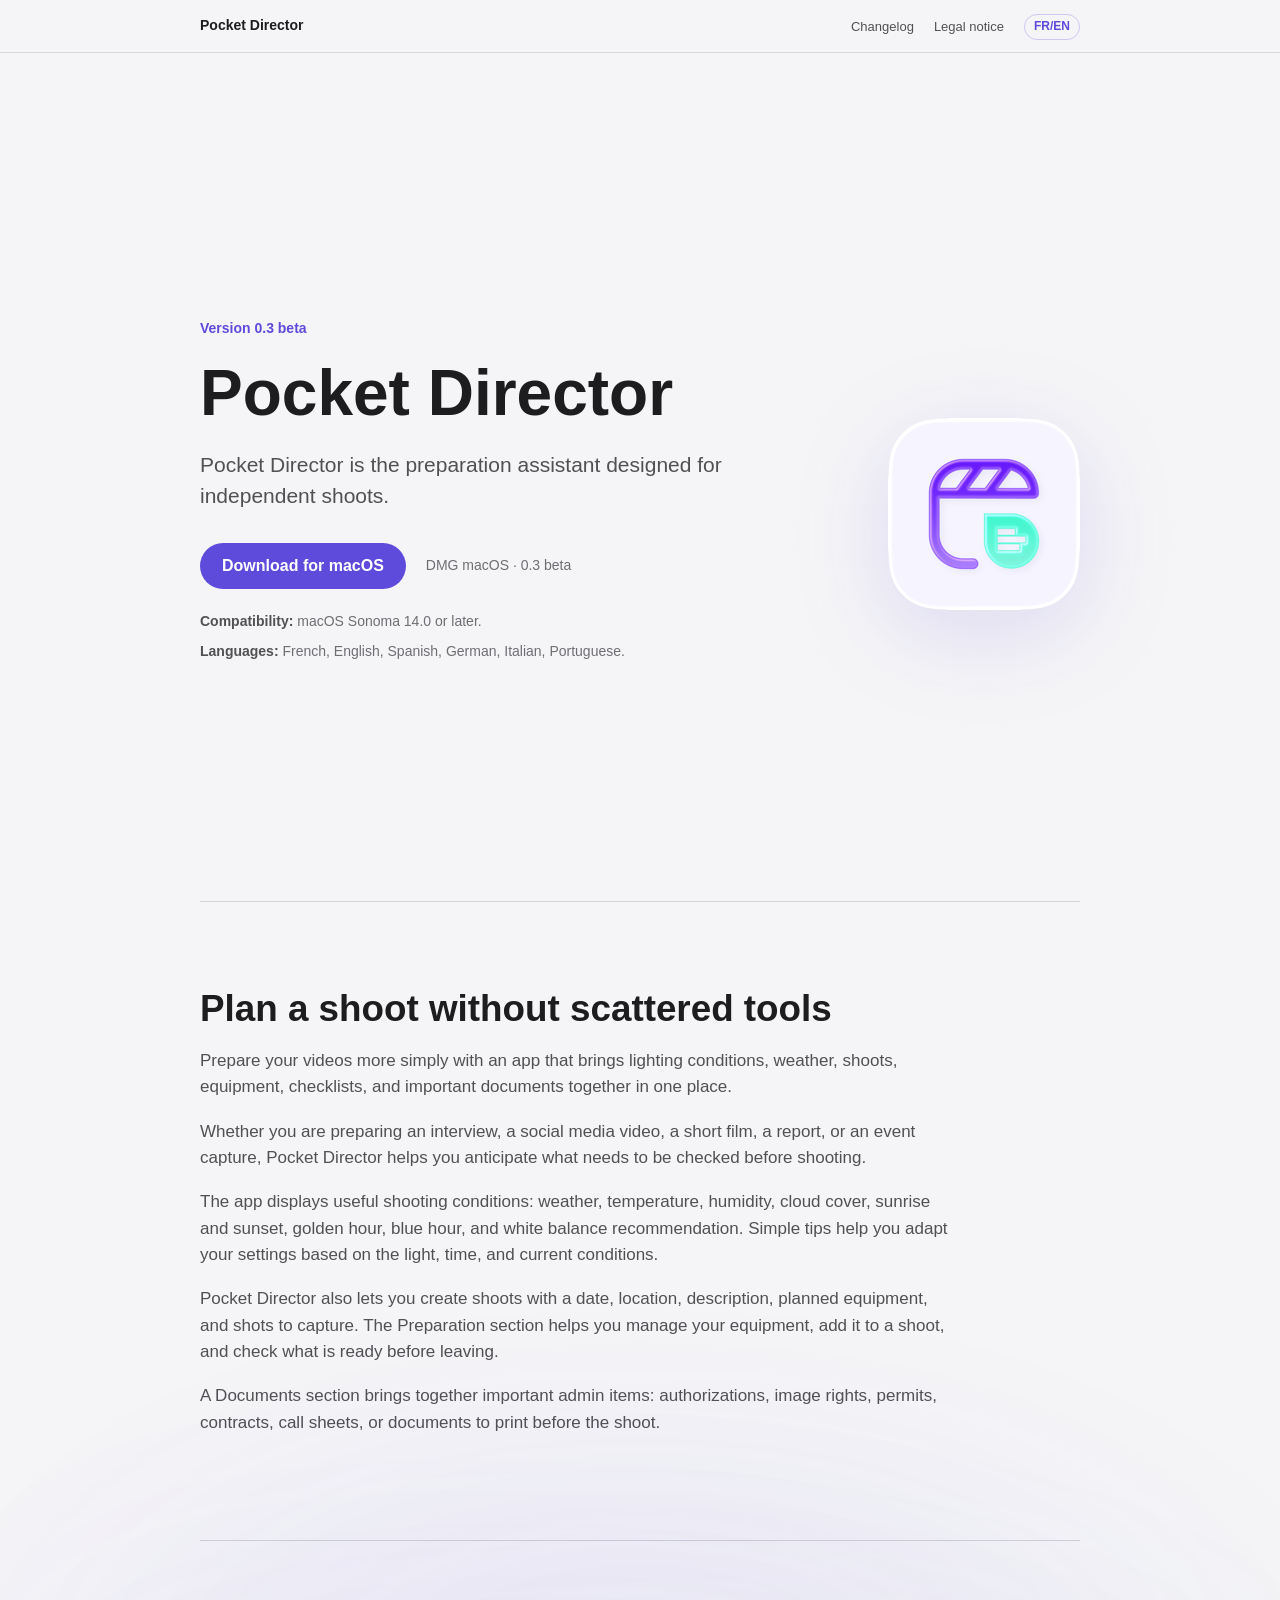
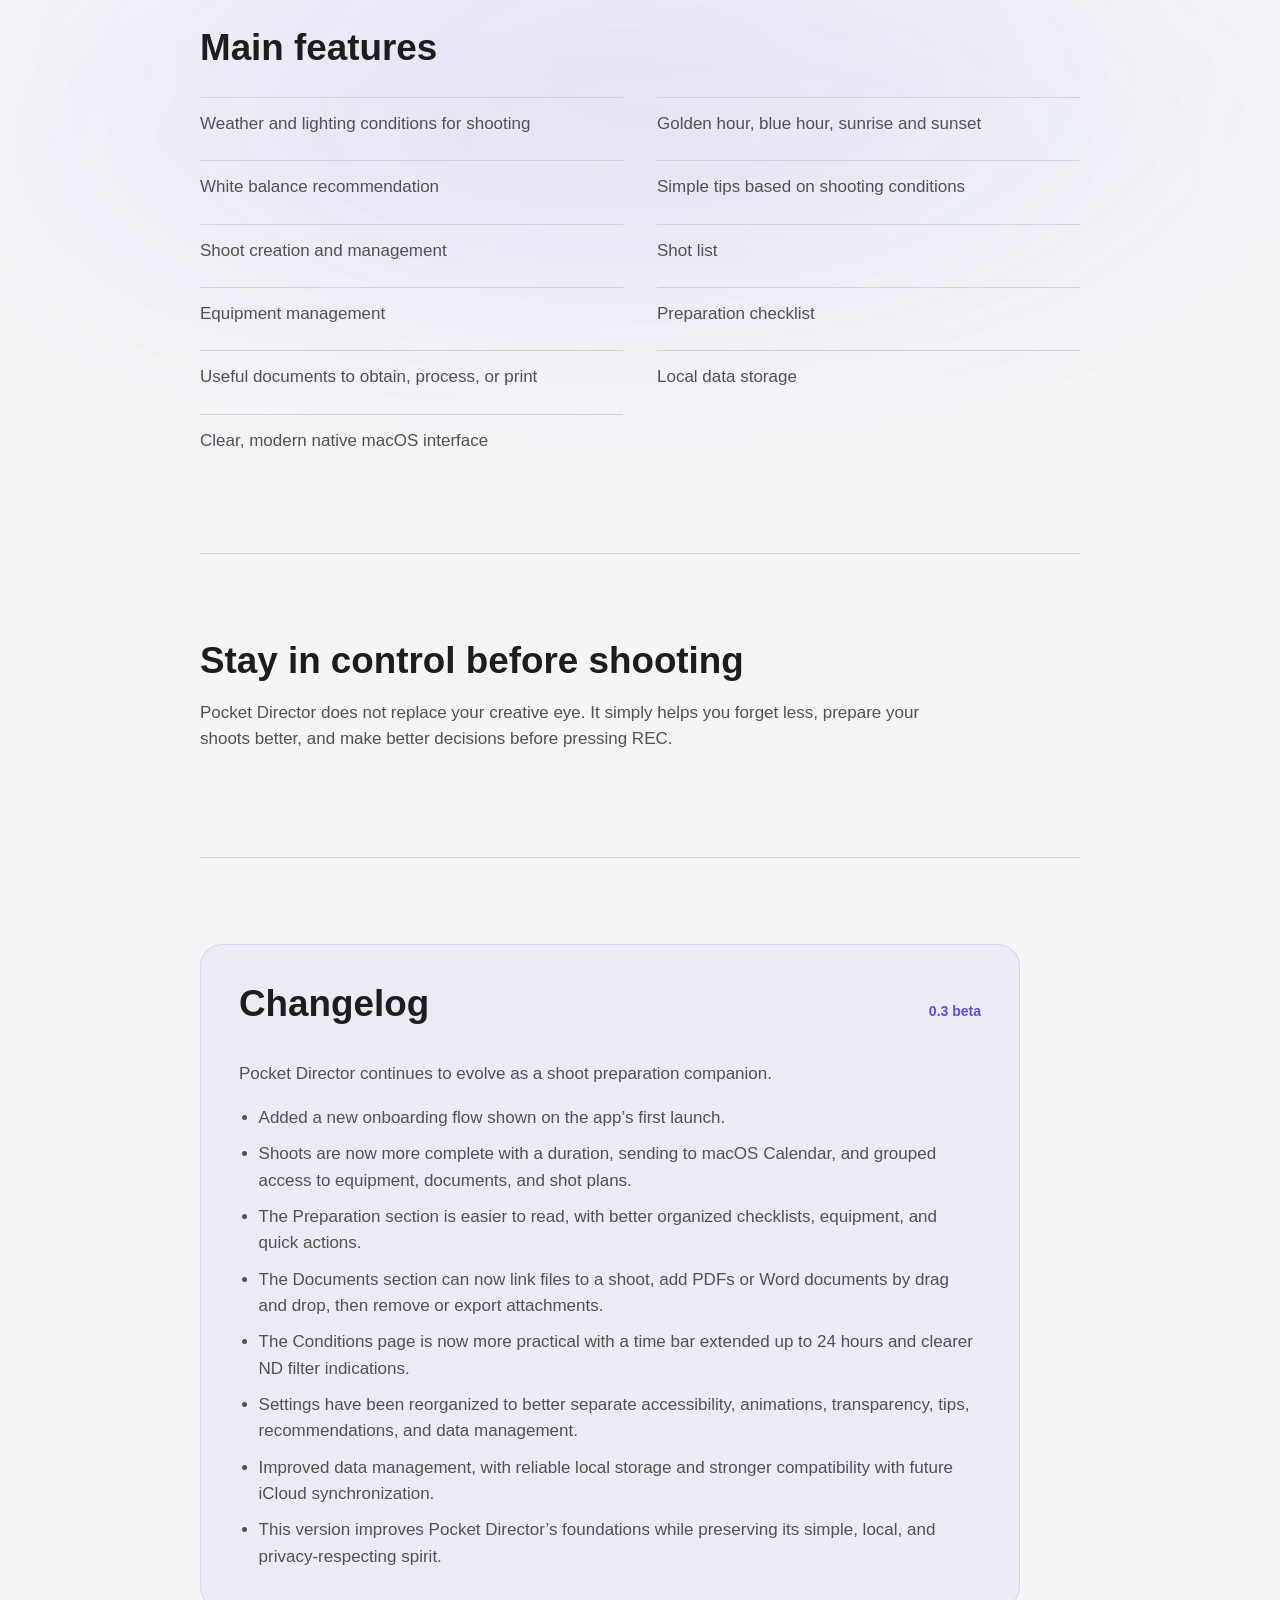
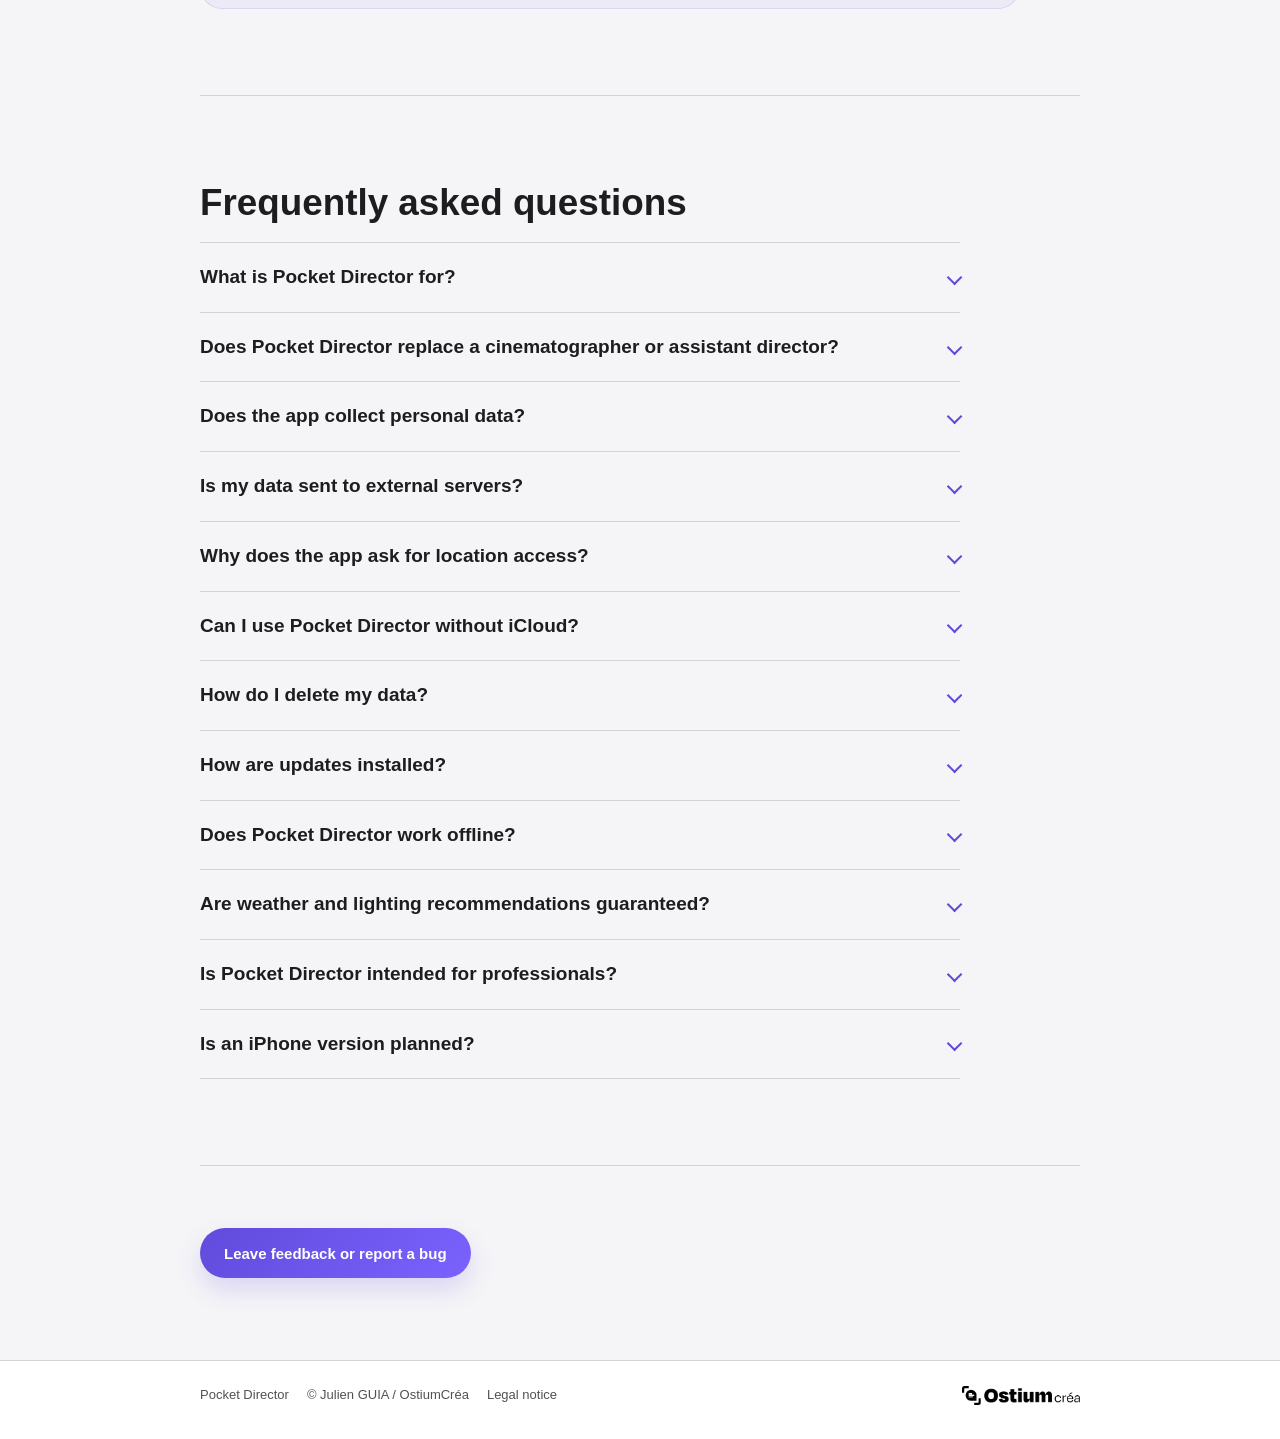
==== index.html @ ff7aef26 "Move French download page to TestFlight 0.4" ====
<!doctype html>
<html lang="fr">
  <head>
    <meta charset="utf-8">
    <meta name="viewport" content="width=device-width, initial-scale=1">
    <meta
      name="description"
      content="Essayer Pocket Director sur Mac, iPhone et iPad, l’assistant de préparation pour les tournages indépendants."
    >
    <title>Essayer Pocket Director</title>
    <link rel="alternate" hreflang="fr" href="./">
    <link rel="alternate" hreflang="en" href="./en.html">
    <script>
      (() => {
        const preferredLanguage =
          (navigator.languages && navigator.languages[0]) || navigator.language || "";
        const primaryLanguage = preferredLanguage.split("-")[0].toLowerCase();
        const searchParams = new URLSearchParams(window.location.search);
        const keepFrench = searchParams.get("lang") === "fr";

        if (!keepFrench && primaryLanguage && primaryLanguage !== "fr") {
          window.location.replace("./en.html");
        }
      })();
    </script>
    <style>
      :root {
        color-scheme: light;
        --page-background: #f5f5f7;
        --surface: #ffffff;
        --text: #1d1d1f;
        --secondary-text: #515154;
        --muted-text: #6e6e73;
        --rule: #d2d2d7;
        --accent: #5f4bdb;
        --accent-hover: #4c3ab8;
        --reading-width: 880px;
      }

      * {
        box-sizing: border-box;
      }

      html {
        background: var(--page-background);
        scroll-behavior: smooth;
      }

      body {
        position: relative;
        margin: 0;
        min-height: 100vh;
        overflow-x: hidden;
        background: var(--page-background);
        color: var(--text);
        font-family: -apple-system, BlinkMacSystemFont, "SF Pro Text", "SF Pro Display",
          "Helvetica Neue", Helvetica, Arial, sans-serif;
        font-size: 17px;
        line-height: 1.55;
        -webkit-font-smoothing: antialiased;
        text-rendering: optimizeLegibility;
      }

      a {
        color: inherit;
      }

      .site-header {
        position: sticky;
        top: 0;
        z-index: 20;
        border-bottom: 1px solid rgba(210, 210, 215, 0.8);
        background: rgba(245, 245, 247, 0.88);
        backdrop-filter: saturate(180%) blur(18px);
      }

      .site-nav {
        display: flex;
        align-items: center;
        justify-content: space-between;
        gap: 24px;
        width: min(calc(100% - 48px), var(--reading-width));
        min-height: 52px;
        margin: 0 auto;
      }

      .product-name {
        color: var(--text);
        font-size: 14px;
        font-weight: 600;
        text-decoration: none;
        white-space: nowrap;
      }

      .nav-links {
        display: flex;
        align-items: center;
        gap: 20px;
        margin: 0;
        padding: 0;
        list-style: none;
      }

      .nav-links a {
        color: var(--secondary-text);
        font-size: 13px;
        text-decoration: none;
      }

      .nav-links a:hover,
      .nav-links a:focus-visible {
        color: var(--text);
        text-decoration: underline;
        text-underline-offset: 0.16em;
      }

      .nav-links a.language-switch {
        display: inline-flex;
        align-items: center;
        justify-content: center;
        min-height: 26px;
        padding: 0 9px;
        border: 1px solid rgba(95, 75, 219, 0.26);
        border-radius: 999px;
        color: var(--accent);
        font-size: 12px;
        font-weight: 600;
        text-decoration: none;
        transition: background 160ms ease, border-color 160ms ease, color 160ms ease;
      }

      .nav-links a.language-switch:hover,
      .nav-links a.language-switch:focus-visible {
        border-color: var(--accent);
        background: var(--accent);
        color: #ffffff;
        text-decoration: none;
      }

      main {
        position: relative;
        z-index: 1;
        width: min(calc(100% - 48px), var(--reading-width));
        margin: 0 auto;
      }

      .download-hero {
        display: grid;
        grid-template-columns: minmax(0, 1fr) minmax(190px, 260px);
        gap: clamp(48px, 7vw, 86px);
        align-items: center;
        min-height: calc(100vh - 52px);
        padding: clamp(64px, 10vw, 110px) 0 clamp(48px, 8vw, 84px);
      }

      .app-icon-stage {
        display: flex;
        align-items: center;
        justify-content: center;
        grid-column: 2;
        grid-row: 1;
        justify-self: end;
        width: clamp(164px, 17vw, 192px);
        aspect-ratio: 1;
        transform: translateY(24px);
      }

      .hero-copy {
        grid-column: 1;
        grid-row: 1;
      }

      .app-icon {
        width: 100%;
        height: auto;
        border-radius: 26%;
        filter: drop-shadow(0 22px 46px rgba(95, 75, 219, 0.16));
      }

      .version {
        margin: 0 0 18px;
        color: var(--accent);
        font-size: 14px;
        font-weight: 600;
      }

      h1,
      h2,
      h3 {
        margin-top: 0;
        color: var(--text);
        font-weight: 700;
        letter-spacing: 0;
        line-height: 1.14;
      }

      h1 {
        margin-bottom: 20px;
        font-size: clamp(42px, 4rem, 68px);
      }

      h2 {
        margin-bottom: 18px;
        font-size: clamp(28px, 2.3rem, 38px);
      }

      h3 {
        margin: 0 0 10px;
        font-size: 20px;
      }

      p {
        margin: 0 0 18px;
      }

      .hero-summary {
        max-width: 660px;
        color: var(--secondary-text);
        font-size: 21px;
        line-height: 1.45;
      }

      .download-actions {
        display: flex;
        flex-wrap: wrap;
        align-items: center;
        gap: 16px 20px;
        margin-top: 32px;
      }

      .download-button {
        display: inline-flex;
        align-items: center;
        justify-content: center;
        min-height: 46px;
        padding: 0 22px;
        border-radius: 999px;
        background: var(--accent);
        color: #ffffff;
        font-size: 16px;
        font-weight: 600;
        text-decoration: none;
        transition: background 160ms ease, transform 160ms ease;
      }

      .download-button:hover,
      .download-button:focus-visible {
        background: var(--accent-hover);
        transform: translateY(-1px);
      }

      .download-meta {
        margin: 0;
        color: var(--muted-text);
        font-size: 14px;
      }

      .app-details {
        display: grid;
        gap: 8px;
        margin-top: 22px;
        color: var(--muted-text);
        font-size: 14px;
      }

      .app-details p {
        margin: 0;
      }

      .app-details strong {
        color: var(--secondary-text);
        font-weight: 600;
      }

      .content-section {
        padding: clamp(56px, 9vw, 86px) 0;
        border-top: 1px solid var(--rule);
      }

      .features-section {
        position: relative;
        overflow: visible;
        isolation: isolate;
      }

      .features-section > * {
        position: relative;
        z-index: 1;
      }

      .features-section::before,
      .features-section::after {
        content: "";
        position: absolute;
        left: 50%;
        z-index: 0;
        width: min(1400px, 148vw);
        height: 620px;
        border-radius: 999px;
        pointer-events: none;
        will-change: opacity, transform;
      }

      .features-section::before {
        top: -160px;
        background: radial-gradient(
          ellipse at 50% 48%,
          rgba(95, 75, 219, 0.18) 0%,
          rgba(95, 75, 219, 0.11) 34%,
          rgba(95, 75, 219, 0) 74%
        );
        filter: blur(86px);
        opacity: 0.42;
        transform: translate3d(-50%, 0, 0) scale(1);
        animation: featuresAmbientGlow 8.8s ease-in-out infinite;
      }

      .features-section::after {
        top: -110px;
        background:
          radial-gradient(
            ellipse at 35% 48%,
            rgba(123, 98, 255, 0.16) 0%,
            rgba(123, 98, 255, 0.08) 36%,
            rgba(123, 98, 255, 0) 72%
          ),
          radial-gradient(
            ellipse at 68% 54%,
            rgba(116, 232, 210, 0.09) 0%,
            rgba(116, 232, 210, 0) 56%
          );
        filter: blur(96px);
        opacity: 0.28;
        transform: translate3d(-50%, 10px, 0) scale(0.98);
        animation: featuresAmbientFlicker 6.2s ease-in-out infinite;
      }

      .intro-copy {
        max-width: 760px;
      }

      .intro-copy p,
      .changelog-copy p {
        color: var(--secondary-text);
      }

      .feature-list {
        display: grid;
        grid-template-columns: repeat(2, minmax(0, 1fr));
        gap: 10px 34px;
        margin: 28px 0 0;
        padding: 0;
        list-style: none;
      }

      .feature-list li {
        padding: 13px 0;
        border-top: 1px solid var(--rule);
        color: var(--secondary-text);
      }

      @keyframes featuresAmbientGlow {
        0%,
        100% {
          opacity: 0.28;
          transform: translate3d(-50%, 8px, 0) scale(0.96);
        }

        14% {
          opacity: 0.54;
          transform: translate3d(-52%, -4px, 0) scale(1.04);
        }

        31% {
          opacity: 0.36;
          transform: translate3d(-49%, 14px, 0) scale(0.99);
        }

        46% {
          opacity: 0.62;
          transform: translate3d(-51%, -10px, 0) scale(1.08);
        }

        63% {
          opacity: 0.34;
          transform: translate3d(-48%, 6px, 0) scale(1.01);
        }

        79% {
          opacity: 0.56;
          transform: translate3d(-53%, 2px, 0) scale(1.06);
        }

        91% {
          opacity: 0.32;
          transform: translate3d(-50%, 12px, 0) scale(0.98);
        }
      }

      @keyframes featuresAmbientFlicker {
        0%,
        100% {
          opacity: 0.2;
          transform: translate3d(-50%, 10px, 0) scale(0.98);
        }

        16% {
          opacity: 0.42;
          transform: translate3d(-47%, 2px, 0) scale(1.04);
        }

        34% {
          opacity: 0.24;
          transform: translate3d(-52%, -2px, 0) scale(0.99);
        }

        51% {
          opacity: 0.46;
          transform: translate3d(-49%, -8px, 0) scale(1.08);
        }

        68% {
          opacity: 0.25;
          transform: translate3d(-51%, 8px, 0) scale(1.01);
        }

        84% {
          opacity: 0.4;
          transform: translate3d(-48%, -4px, 0) scale(1.05);
        }
      }

      .changelog-panel {
        max-width: 820px;
        padding: clamp(26px, 4vw, 38px);
        border: 1px solid rgba(95, 75, 219, 0.14);
        border-radius: 22px;
        background: rgba(95, 75, 219, 0.055);
        transition: box-shadow 180ms ease;
      }

      .changelog-panel:hover {
        box-shadow: 0 16px 34px rgba(95, 75, 219, 0.09);
      }

      .changelog-header {
        display: flex;
        align-items: baseline;
        justify-content: space-between;
        gap: 18px;
        margin-bottom: 18px;
      }

      .changelog-version {
        margin: 0;
        color: var(--accent);
        font-size: 14px;
        font-weight: 600;
        white-space: nowrap;
      }

      .changelog-copy {
        max-width: 760px;
      }

      .changelog-copy ul {
        margin: 0;
        padding-left: 1.15em;
        color: var(--secondary-text);
      }

      .changelog-copy li {
        margin: 0 0 10px;
      }

      .changelog-copy li:last-child {
        margin-bottom: 0;
      }

      .faq-list {
        max-width: 760px;
        border-top: 1px solid var(--rule);
      }

      .faq-item {
        border-bottom: 1px solid var(--rule);
      }

      .faq-question {
        display: flex;
        align-items: center;
        justify-content: space-between;
        gap: 24px;
        padding: 22px 0;
        color: var(--text);
        font-size: 19px;
        font-weight: 650;
        line-height: 1.3;
        cursor: pointer;
        list-style: none;
      }

      .faq-question::-webkit-details-marker {
        display: none;
      }

      .faq-question::marker {
        content: "";
      }

      .faq-question::after {
        content: "";
        flex: 0 0 auto;
        width: 0.48em;
        height: 0.48em;
        border-right: 2px solid var(--accent);
        border-bottom: 2px solid var(--accent);
        transform: rotate(45deg);
        transform-origin: 50% 50%;
        transition: transform 180ms ease;
      }

      .faq-item[open] .faq-question::after {
        transform: rotate(-135deg);
      }

      .faq-answer {
        padding: 0 0 24px;
        color: var(--secondary-text);
      }

      .faq-answer p {
        margin: 0 0 14px;
      }

      .faq-answer p:last-child {
        margin-bottom: 0;
      }

      .feedback-section {
        display: flex;
        justify-content: flex-start;
        padding: clamp(38px, 6vw, 62px) 0 clamp(58px, 8vw, 82px);
        border-top: 1px solid var(--rule);
      }

      .feedback-button {
        position: relative;
        display: inline-flex;
        align-items: center;
        justify-content: center;
        min-height: 50px;
        overflow: hidden;
        padding: 0 24px;
        border-radius: 999px;
        background: linear-gradient(135deg, var(--accent), #7b62ff);
        box-shadow: 0 12px 24px rgba(95, 75, 219, 0.18);
        color: #ffffff;
        font-size: 15px;
        font-weight: 650;
        text-decoration: none;
        transition: box-shadow 180ms ease, transform 180ms ease;
      }

      .feedback-button::after {
        content: "";
        position: absolute;
        top: -50%;
        bottom: -50%;
        left: -72%;
        width: 54%;
        background: linear-gradient(
          90deg,
          rgba(255, 255, 255, 0),
          rgba(255, 255, 255, 0.44),
          rgba(255, 255, 255, 0)
        );
        transform: skewX(-18deg);
        transition: left 480ms ease;
      }

      .feedback-button span {
        position: relative;
        z-index: 1;
      }

      .feedback-button:hover,
      .feedback-button:focus-visible {
        box-shadow: 0 18px 34px rgba(95, 75, 219, 0.28);
        transform: translateY(-2px);
      }

      .feedback-button:hover::after,
      .feedback-button:focus-visible::after {
        left: 118%;
      }

      footer {
        position: relative;
        z-index: 1;
        border-top: 1px solid var(--rule);
        color: var(--secondary-text);
        background: var(--surface);
      }

      .footer-inner {
        display: flex;
        align-items: center;
        justify-content: space-between;
        gap: 18px;
        width: min(calc(100% - 48px), var(--reading-width));
        margin: 0 auto;
        padding: 24px 0 34px;
        font-size: 13px;
      }

      .footer-copy {
        display: flex;
        align-items: center;
        gap: 18px;
      }

      .footer-copy p {
        margin: 0;
      }

      .footer-copy a {
        color: inherit;
        text-decoration: none;
      }

      .footer-copy a:hover,
      .footer-copy a:focus-visible {
        color: var(--text);
        text-decoration: underline;
        text-underline-offset: 0.16em;
      }

      .footer-logo-link {
        display: block;
      }

      .footer-logo {
        display: block;
        width: 118px;
        height: auto;
      }

      @media (max-width: 760px) {
        body {
          font-size: 16px;
        }

        .site-nav,
        main,
        .footer-inner {
          width: min(calc(100% - 32px), var(--reading-width));
        }

        .site-nav {
          gap: 16px;
        }

        .nav-links {
          gap: 12px;
        }

        .nav-links a {
          font-size: 12px;
        }

        .download-hero {
          display: grid;
          grid-template-columns: 1fr;
          align-items: flex-start;
          min-height: auto;
          padding: 58px 0 62px;
        }

        .app-icon {
          filter: drop-shadow(0 12px 24px rgba(95, 75, 219, 0.13));
        }

        .app-icon-stage {
          grid-column: 1;
          grid-row: 1;
          width: 112px;
          margin-bottom: 22px;
          justify-self: start;
          transform: none;
        }

        .hero-copy {
          grid-column: 1;
          grid-row: 2;
        }

        h1 {
          font-size: 40px;
        }

        .hero-summary {
          font-size: 19px;
        }

        .feature-list {
          grid-template-columns: 1fr;
          gap: 0;
        }

        .faq-question {
          gap: 16px;
          font-size: 17px;
        }

        .feedback-section {
          padding: 42px 0 58px;
        }

        .feedback-button {
          width: 100%;
          min-height: 48px;
          padding: 0 18px;
        }

        .changelog-header,
        .footer-inner,
        .footer-copy {
          flex-direction: column;
          align-items: flex-start;
        }

        .footer-copy {
          gap: 8px;
        }
      }

      @media (prefers-reduced-motion: reduce) {
        .features-section::before,
        .features-section::after {
          animation: none;
        }

        .features-section::before {
          opacity: 0.36;
        }

        .features-section::after {
          opacity: 0.18;
        }

        .feedback-button,
        .feedback-button::after {
          transition: none;
        }

        .feedback-button:hover,
        .feedback-button:focus-visible {
          transform: none;
        }
      }

      @media (max-width: 420px) {
        .site-nav {
          flex-wrap: wrap;
          min-height: auto;
          padding: 10px 0;
        }

        .nav-links {
          width: 100%;
          justify-content: space-between;
        }
      }
    </style>
  </head>
  <body>
    <header class="site-header">
      <nav class="site-nav" aria-label="Navigation principale">
        <a class="product-name" href="./">Pocket Director</a>
        <ul class="nav-links">
          <li><a href="#changelog">Changelog</a></li>
          <li><a href="./legal.html">Mentions légales</a></li>
          <li><a class="language-switch" href="./en.html" aria-label="Afficher la page en anglais">FR/EN</a></li>
        </ul>
      </nav>
    </header>

    <main>
      <section class="download-hero" aria-labelledby="page-title">
        <div class="app-icon-stage">
          <img
            class="app-icon"
            src="./assets/pocket-director-app-source.png"
            width="192"
            height="192"
            alt="Icône de Pocket Director"
          >
        </div>
        <div class="hero-copy">
          <p class="version">Version 0.4 beta</p>
          <h1 id="page-title">Pocket Director</h1>
          <p class="hero-summary">
            Pocket Director est l’assistant de préparation pensé pour les tournages
            indépendants.
          </p>
          <div class="download-actions">
            <a
              class="download-button"
              href="https://testflight.apple.com/join/HnkF4Hvz"
            >
              Essayer dès maintenant
            </a>
            <p class="download-meta">Bêta TestFlight · version 0.4</p>
          </div>
          <div class="app-details" aria-label="Informations de compatibilité">
            <p><strong>Mac :</strong> puce Apple requise, macOS Sonoma 14.0 ou version ultérieure.</p>
            <p><strong>iPhone et iPad :</strong> iOS 18 / iPadOS 18 ou version ultérieure.</p>
            <p><strong>Langues :</strong> Français, Anglais, Espagnol, Allemand, Italien, Portugais.</p>
          </div>
        </div>
      </section>

      <section class="content-section" aria-labelledby="description-title">
        <div class="intro-copy">
          <h2 id="description-title">Préparer un tournage sans se disperser</h2>
          <p>
            Prépare tes vidéos plus simplement grâce à une application qui rassemble les
            conditions de lumière, la météo, les tournages, le matériel, les checklists
            et les documents importants au même endroit.
          </p>
          <p>
            Que tu prépares une interview, une vidéo pour les réseaux sociaux, un
            court-métrage, un reportage ou une captation événementielle, Pocket Director
            t’aide à anticiper ce qu’il faut vérifier avant de tourner.
          </p>
          <p>
            L’application affiche les conditions utiles pour la prise de vue : météo,
            température, humidité, couverture nuageuse, lever et coucher du soleil,
            golden hour, blue hour et recommandation de balance des blancs. Des conseils
            simples t’aident à adapter tes réglages selon la lumière, l’heure et les
            conditions du moment.
          </p>
          <p>
            Pocket Director permet aussi de créer des tournages avec une date, un lieu,
            une description, du matériel prévu et des plans à tourner. La section
            Préparation t’aide à gérer ton matériel, à l’ajouter à un tournage et à
            cocher ce qui est prêt avant le départ.
          </p>
          <p>
            Une section Documents permet de rassembler les éléments administratifs
            importants : autorisations, droits à l’image, permis, contrats, feuilles de
            service ou documents à imprimer avant le tournage.
          </p>
        </div>
      </section>

      <section class="content-section features-section" aria-labelledby="features-title">
        <h2 id="features-title">Fonctionnalités principales</h2>
        <ul class="feature-list">
          <li>Météo et conditions lumineuses pour la prise de vue</li>
          <li>Golden hour, blue hour, lever et coucher du soleil</li>
          <li>Recommandation de balance des blancs</li>
          <li>Conseils simples selon les conditions de tournage</li>
          <li>Création et gestion de tournages</li>
          <li>Liste de plans à tourner</li>
          <li>Gestion du matériel</li>
          <li>Checklist de préparation</li>
          <li>Documents utiles à obtenir, traiter ou imprimer</li>
          <li>Sauvegarde locale des données</li>
          <li>Interfaces natives claires et modernes sur les appareils Apple</li>
        </ul>
      </section>

      <section class="content-section" aria-labelledby="closing-title">
        <div class="intro-copy">
          <h2 id="closing-title">Garder le contrôle avant de tourner</h2>
          <p>
            Pocket Director ne remplace pas ton regard créatif. Il t’aide simplement à ne
            rien oublier, à mieux préparer tes tournages et à prendre de meilleures
            décisions avant d’appuyer sur REC.
          </p>
        </div>
      </section>

      <section class="content-section" id="changelog" aria-labelledby="changelog-title">
        <div class="changelog-panel">
          <div class="changelog-header">
            <h2 id="changelog-title">Changelog</h2>
            <p class="changelog-version">0.4 beta</p>
          </div>
          <div class="changelog-copy">
            <p>
              Pocket Director continue de s’enrichir avec une expérience plus fluide, plus
              intelligente et mieux connectée.
            </p>
            <ul>
              <li>Nouvelle page d’accueil avec un accès rapide aux principales sections de l’application.</li>
              <li>Ajout de MagicDirector en bêta, un assistant IA local pensé pour accompagner l’idéation et la préparation des tournages en tenant compte du contexte.</li>
              <li>Synchronisation iCloud désormais disponible pour retrouver ses données sur ses appareils compatibles.</li>
              <li>Amélioration de la page Météo, avec une lecture plus claire des conditions de tournage.</li>
              <li>Meilleure visibilité des golden hours à venir ou en cours.</li>
              <li>Ajustements dans les réglages pour une organisation plus claire.</li>
              <li>Amélioration générale de l’expérience utilisateur.</li>
              <li>Correction de nombreux bugs et optimisations diverses.</li>
            </ul>
          </div>
        </div>
      </section>

      <section class="content-section" id="faq" aria-labelledby="faq-title">
        <h2 id="faq-title">Questions fréquentes</h2>
        <div class="faq-list">
          <details class="faq-item">
            <summary class="faq-question">À quoi sert Pocket Director ?</summary>
            <div class="faq-answer">
              <p>
                Pocket Director est une application pour Mac, iPhone et iPad pensée pour
                aider à préparer des tournages indépendants. Elle rassemble les conditions
                météo, la lumière du jour, les horaires de golden hour et blue hour, les
                recommandations de balance des blancs, les tournages, les checklists, le
                matériel et les documents utiles avant une prise de vue.
              </p>
            </div>
          </details>

          <details class="faq-item">
            <summary class="faq-question">
              Pocket Director remplace-t-il un chef opérateur ou un assistant réalisateur ?
            </summary>
            <div class="faq-answer">
              <p>
                Non. Pocket Director ne remplace pas l’expérience humaine ni les choix
                artistiques. L’application fournit des repères pratiques pour mieux
                anticiper un tournage, éviter les oublis et prendre de meilleures décisions
                avant de filmer.
              </p>
            </div>
          </details>

          <details class="faq-item">
            <summary class="faq-question">
              L’application collecte-t-elle des données personnelles ?
            </summary>
            <div class="faq-answer">
              <p>
                Pocket Director ne collecte pas de données de télémétrie. L’application ne
                suit pas votre utilisation, n’intègre pas d’outil d’analyse comportementale
                et ne transmet pas de statistiques d’usage à l’éditeur.
              </p>
              <p>
                Certaines données peuvent toutefois être utilisées localement pour faire
                fonctionner l’application : vos tournages, checklists, matériel, plans,
                documents, préférences ou lieux saisis.
              </p>
            </div>
          </details>

          <details class="faq-item">
            <summary class="faq-question">
              Mes données sont-elles envoyées à des serveurs externes ?
            </summary>
            <div class="faq-answer">
              <p>
                Les données créées dans l’application sont d’abord sauvegardées localement
                sur votre appareil.
              </p>
              <p>
                Si la synchronisation iCloud est disponible et activée, certaines données
                peuvent être synchronisées via iCloud / CloudKit afin de les retrouver sur
                vos appareils Apple compatibles. Ces données restent associées à votre
                compte iCloud et sont gérées par les services Apple.
              </p>
              <p>
                Pocket Director ne vend pas vos données et ne les utilise pas à des fins
                publicitaires.
              </p>
            </div>
          </details>

          <details class="faq-item">
            <summary class="faq-question">Pourquoi l’application demande-t-elle la localisation ?</summary>
            <div class="faq-answer">
              <p>
                La localisation permet d’afficher les conditions météo et lumineuses
                adaptées à votre position : météo, couverture nuageuse, lever et coucher du
                soleil, golden hour, blue hour et recommandation de balance des blancs.
              </p>
              <p>
                Vous pouvez refuser l’accès à la localisation. Dans ce cas, il est possible
                de rechercher manuellement une ville ou une adresse.
              </p>
            </div>
          </details>

          <details class="faq-item">
            <summary class="faq-question">Puis-je utiliser Pocket Director sans iCloud ?</summary>
            <div class="faq-answer">
              <p>
                Oui. Pocket Director est pensé pour fonctionner en local. iCloud sert
                uniquement à synchroniser les données lorsque cette fonctionnalité est
                disponible. L’application doit rester utilisable même si vous n’êtes pas
                connecté à iCloud ou si la synchronisation est temporairement indisponible.
              </p>
            </div>
          </details>

          <details class="faq-item">
            <summary class="faq-question">Comment supprimer mes données ?</summary>
            <div class="faq-answer">
              <p>
                Les données peuvent être supprimées depuis les réglages de l’application,
                via l’option de gestion des données.
              </p>
              <p>
                La suppression complète efface les données locales de Pocket Director et
                peut également supprimer les données synchronisées avec iCloud lorsque cette
                synchronisation est disponible.
              </p>
            </div>
          </details>

          <details class="faq-item">
            <summary class="faq-question">Comment les mises à jour sont-elles installées ?</summary>
            <div class="faq-answer">
              <p>
                Les versions bêta de Pocket Director sont distribuées via TestFlight. Les
                nouvelles versions sont proposées et installées par l’intermédiaire de
                l’application TestFlight sur les appareils compatibles.
              </p>
            </div>
          </details>

          <details class="faq-item">
            <summary class="faq-question">Est-ce que Pocket Director fonctionne hors connexion ?</summary>
            <div class="faq-answer">
              <p>
                Oui, une partie de l’application peut fonctionner hors connexion, notamment
                les tournages, checklists, matériel, plans et documents déjà enregistrés.
              </p>
              <p>
                Certaines fonctionnalités nécessitent toutefois une connexion internet,
                comme la récupération des données météo, la recherche de lieux ou la
                synchronisation iCloud.
              </p>
            </div>
          </details>

          <details class="faq-item">
            <summary class="faq-question">
              Les recommandations météo et lumière sont-elles garanties ?
            </summary>
            <div class="faq-answer">
              <p>
                Non. Les informations affichées sont données à titre indicatif. Les
                conditions réelles peuvent varier selon le lieu, l’heure, la météo,
                l’environnement et le matériel utilisé.
              </p>
              <p>
                Pocket Director aide à préparer un tournage, mais il reste toujours utile
                de vérifier les conditions sur place avant de filmer.
              </p>
            </div>
          </details>

          <details class="faq-item">
            <summary class="faq-question">Pocket Director est-il destiné aux professionnels ?</summary>
            <div class="faq-answer">
              <p>
                Pocket Director est pensé d’abord pour les créateurs, vidéastes
                indépendants, étudiants, petites équipes et tournages légers. L’objectif
                est de proposer un outil simple et clair, sans complexité inutile.
              </p>
              <p>
                Il peut aussi être utile à des profils plus expérimentés qui veulent
                préparer rapidement un tournage sans ouvrir quinze outils différents.
              </p>
            </div>
          </details>

          <details class="faq-item">
            <summary class="faq-question">
              Pocket Director est-il disponible sur iPhone et iPad ?
            </summary>
            <div class="faq-answer">
              <p>
                Oui. Pocket Director est disponible en bêta sur iPhone et iPad via
                TestFlight, à partir d’iOS 18 et d’iPadOS 18. Les données peuvent être
                retrouvées sur les appareils compatibles grâce à la synchronisation iCloud.
              </p>
            </div>
          </details>
        </div>
      </section>

      <section class="feedback-section" aria-label="Commentaires et signalement de bug">
        <a
          class="feedback-button"
          href="https://docs.google.com/forms/d/e/1FAIpQLSev2VL2R9jbj6y2UH0kJrRvevvztsZplIXH4ryHB8KrhnlbXQ/viewform"
        >
          <span>Laisser un commentaire ou signaler un bug</span>
        </a>
      </section>
    </main>

    <footer>
      <div class="footer-inner">
        <div class="footer-copy">
          <p>Pocket Director</p>
          <p>© Julien GUIA / OstiumCréa</p>
          <p><a href="./legal.html">Mentions légales</a></p>
        </div>
        <a class="footer-logo-link" href="https://ostiumcrea.fr" aria-label="Site OstiumCréa">
          <img
            class="footer-logo"
            src="./assets/ostiumcrea-logo.png"
            width="720"
            height="114"
            alt="OstiumCréa"
          >
        </a>
      </div>
    </footer>
  </body>
</html>
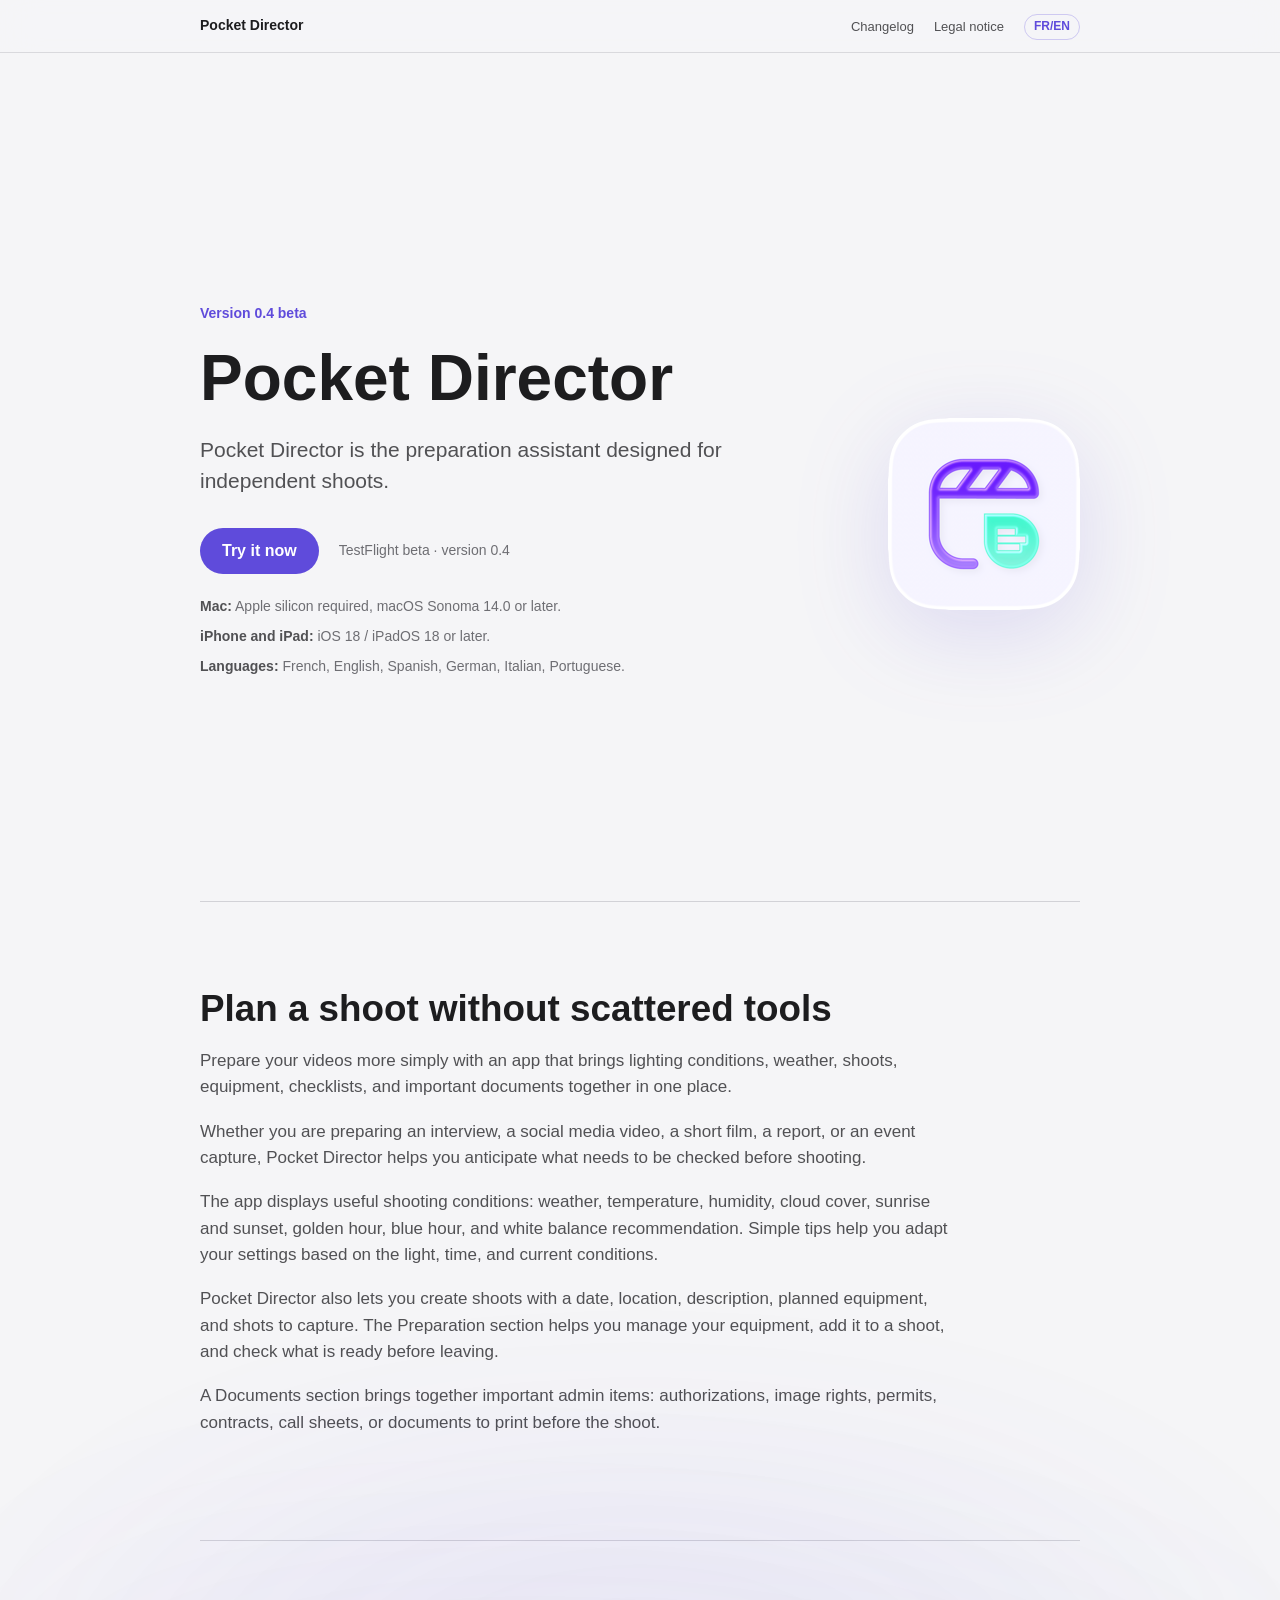
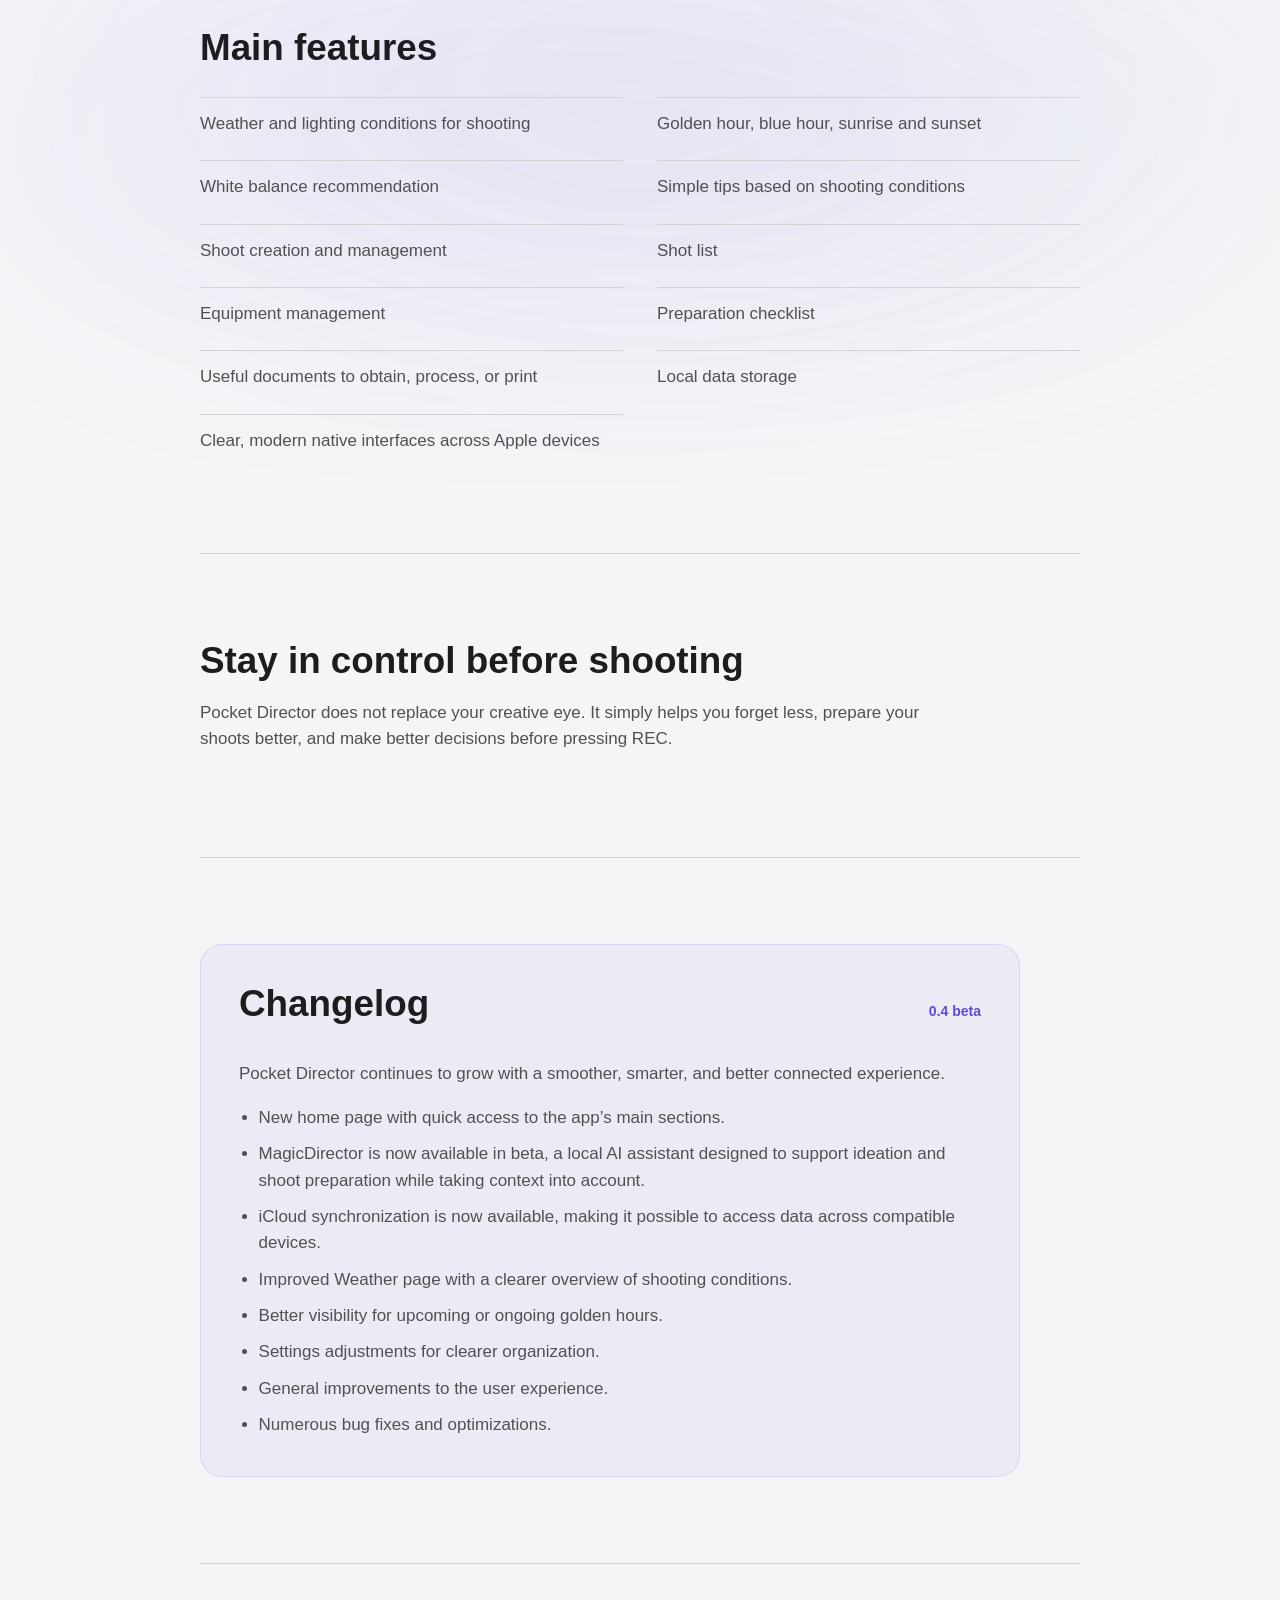
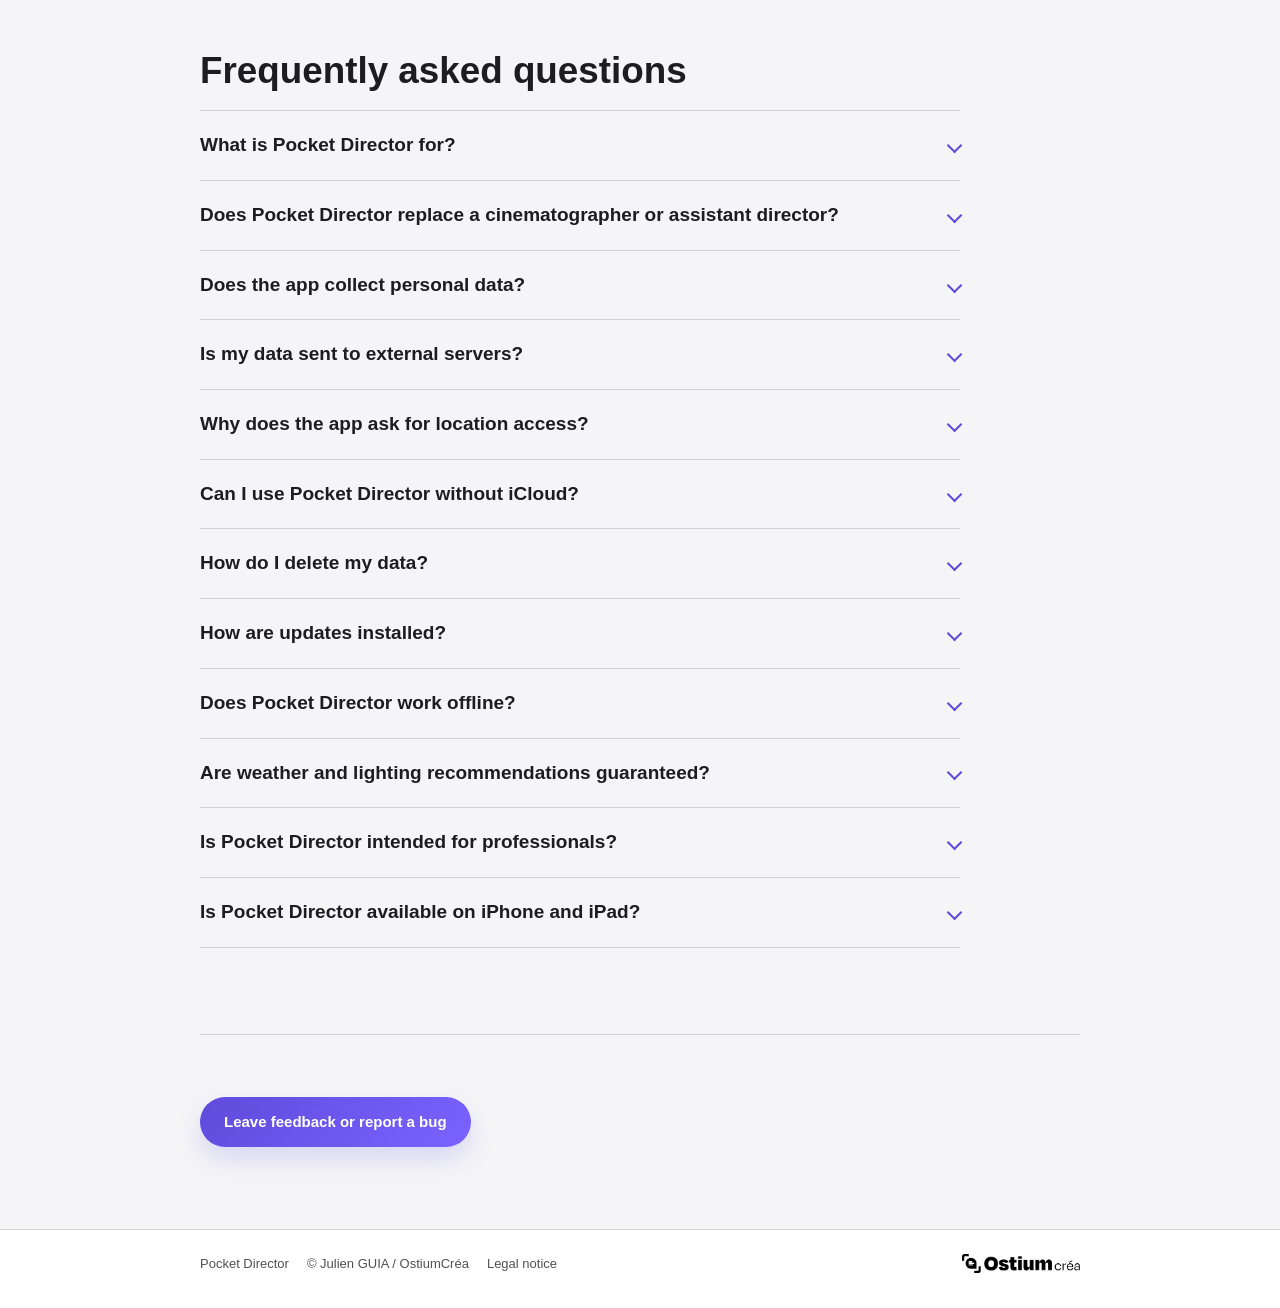
==== commit e3195670: "Update index.html" ====
--- a/index.html
+++ b/index.html
@@ -1107,7 +1107,7 @@
       <div class="footer-inner">
         <div class="footer-copy">
           <p>Pocket Director</p>
-          <p>© Julien GUIA / OstiumCréa</p>
+          <p>© 2026 Julien GUIA / OstiumCréa</p>
           <p><a href="./legal.html">Mentions légales</a></p>
         </div>
         <a class="footer-logo-link" href="https://ostiumcrea.fr" aria-label="Site OstiumCréa">
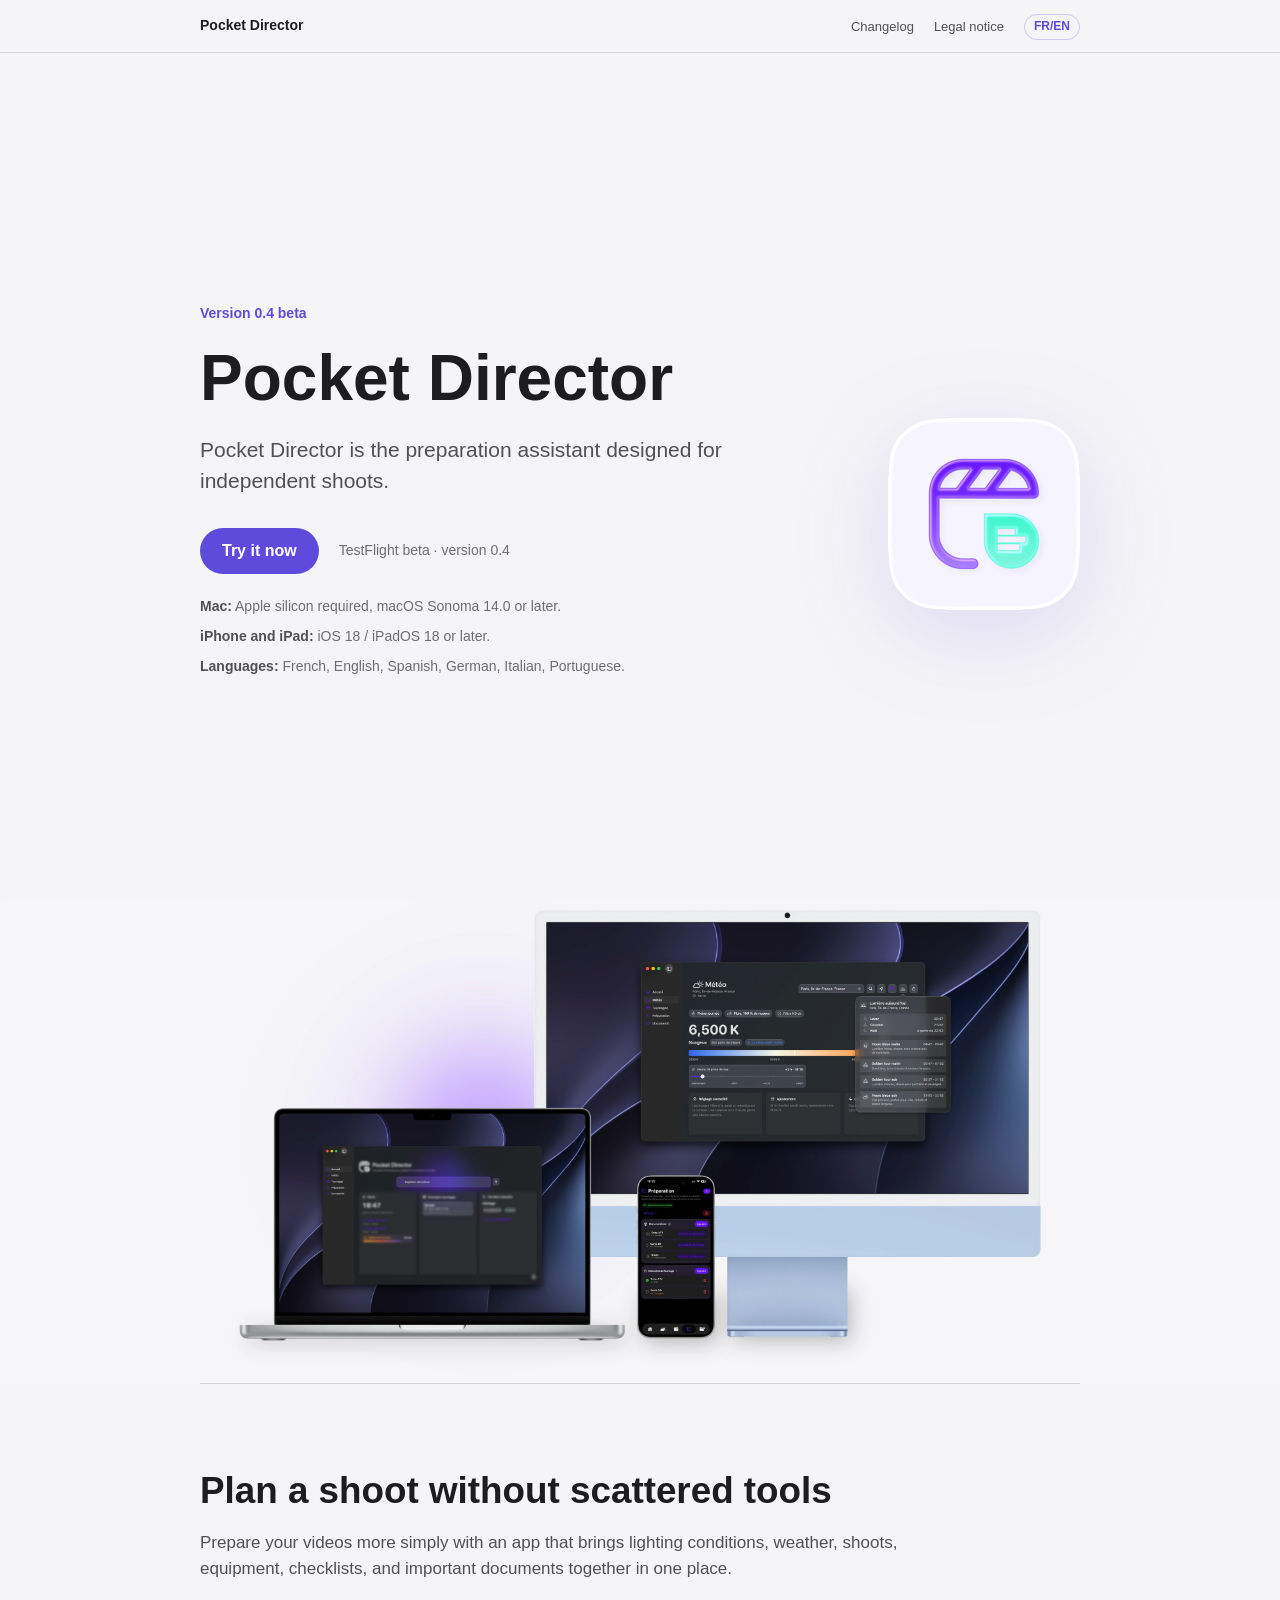
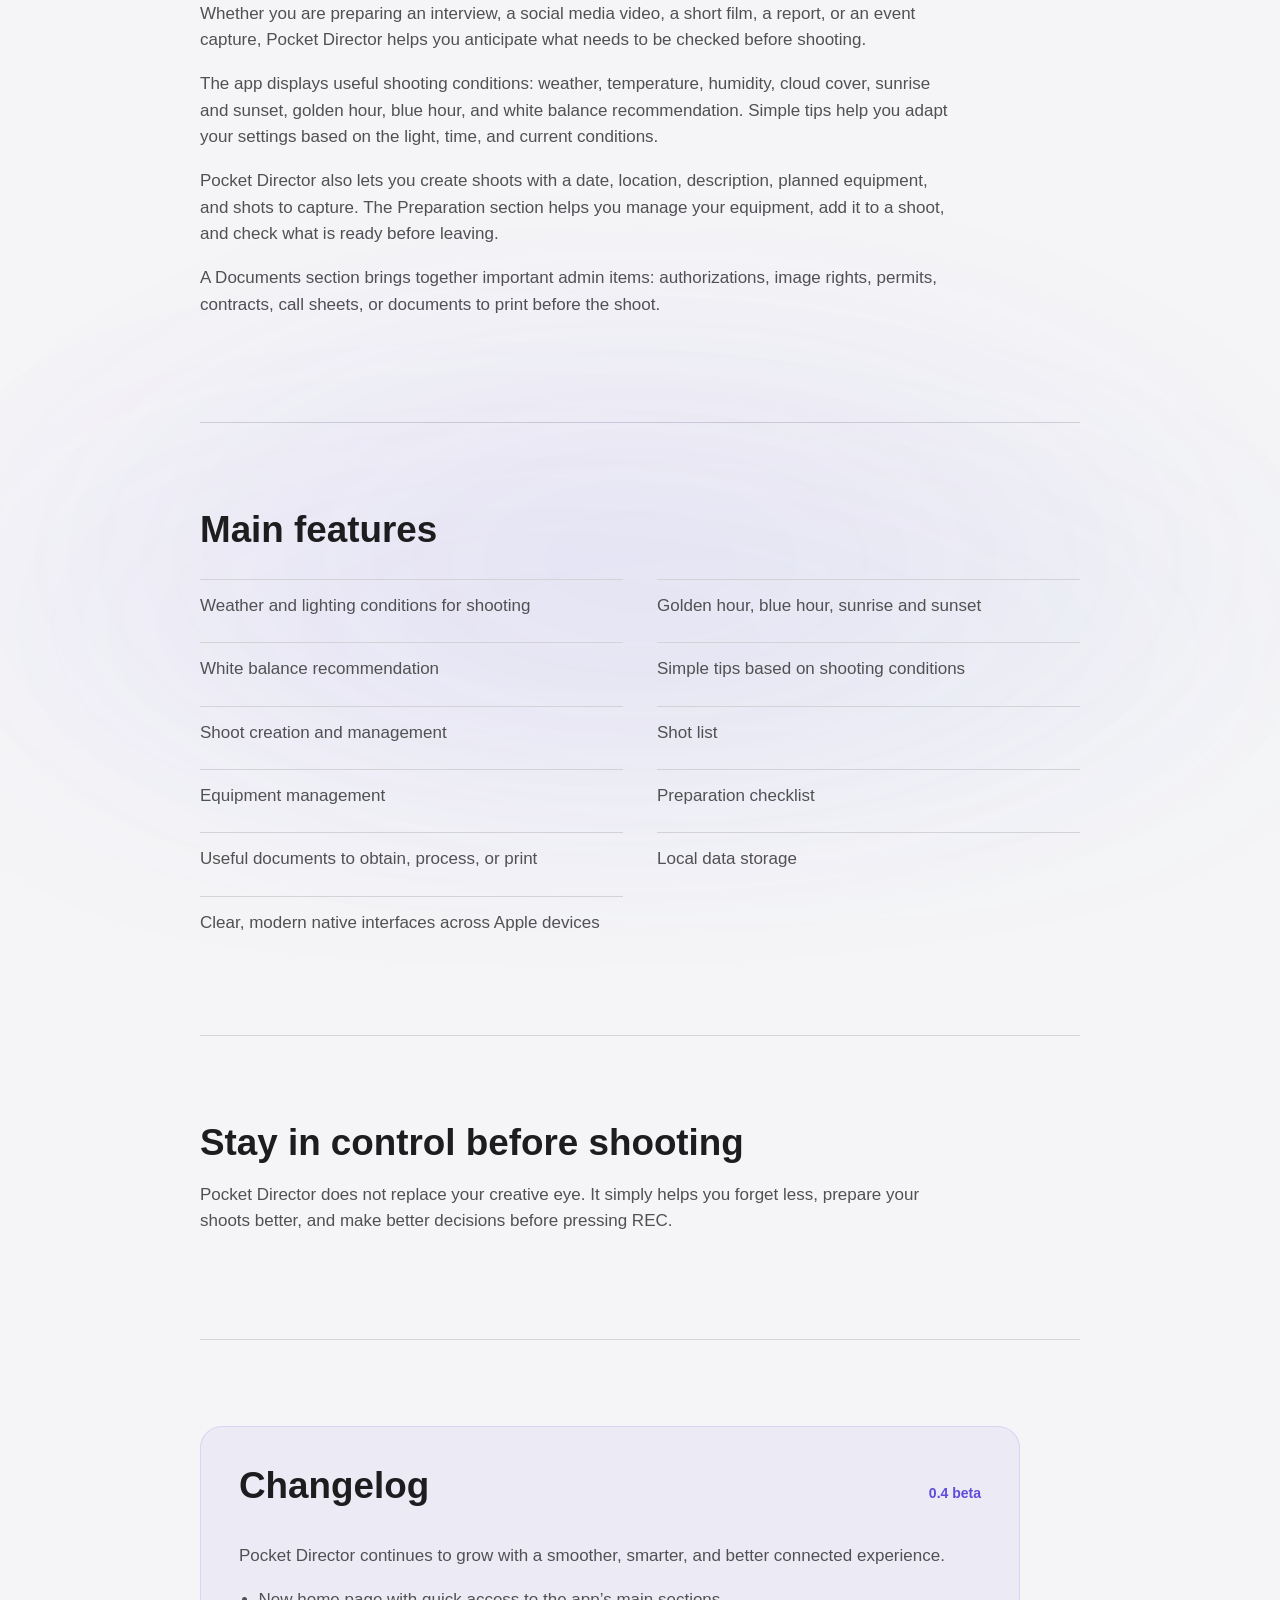
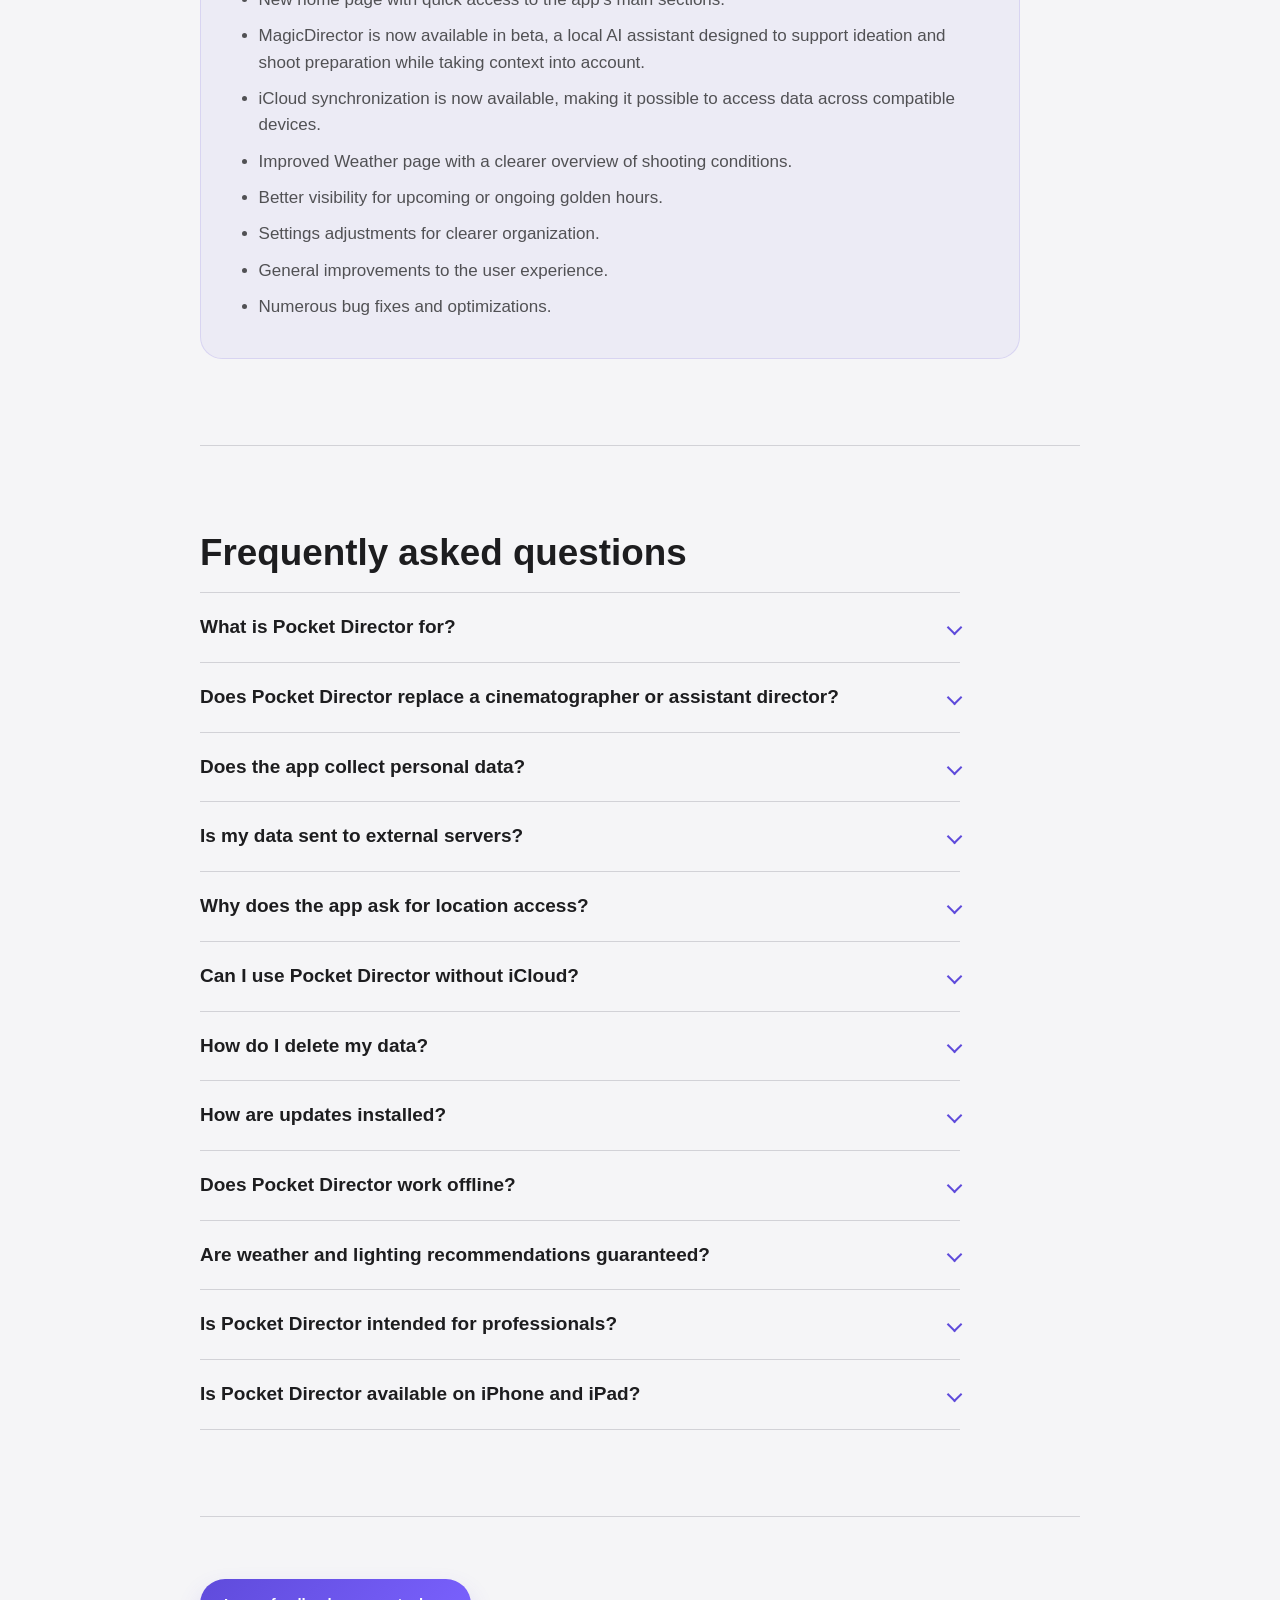
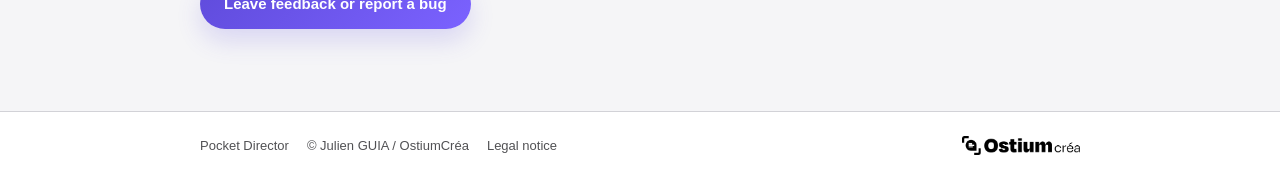
==== commit 0742f3c8: "Add full-width Pocket Director showcase" ====
--- a/index.html
+++ b/index.html
@@ -275,6 +275,20 @@
       .content-section {
         padding: clamp(56px, 9vw, 86px) 0;
         border-top: 1px solid var(--rule);
+      }
+
+      .product-showcase {
+        position: relative;
+        left: 50%;
+        width: 100vw;
+        margin: 0 0 0 -50vw;
+        overflow: hidden;
+      }
+
+      .product-showcase img {
+        display: block;
+        width: 100%;
+        height: auto;
       }
 
       .features-section {
@@ -821,6 +835,15 @@
         </div>
       </section>
 
+      <figure class="product-showcase">
+        <img
+          src="./assets/pocket-director-devices.webp"
+          width="8000"
+          height="3013"
+          alt="Pocket Director présenté sur Mac, iPhone et iPad"
+        >
+      </figure>
+
       <section class="content-section" aria-labelledby="description-title">
         <div class="intro-copy">
           <h2 id="description-title">Préparer un tournage sans se disperser</h2>
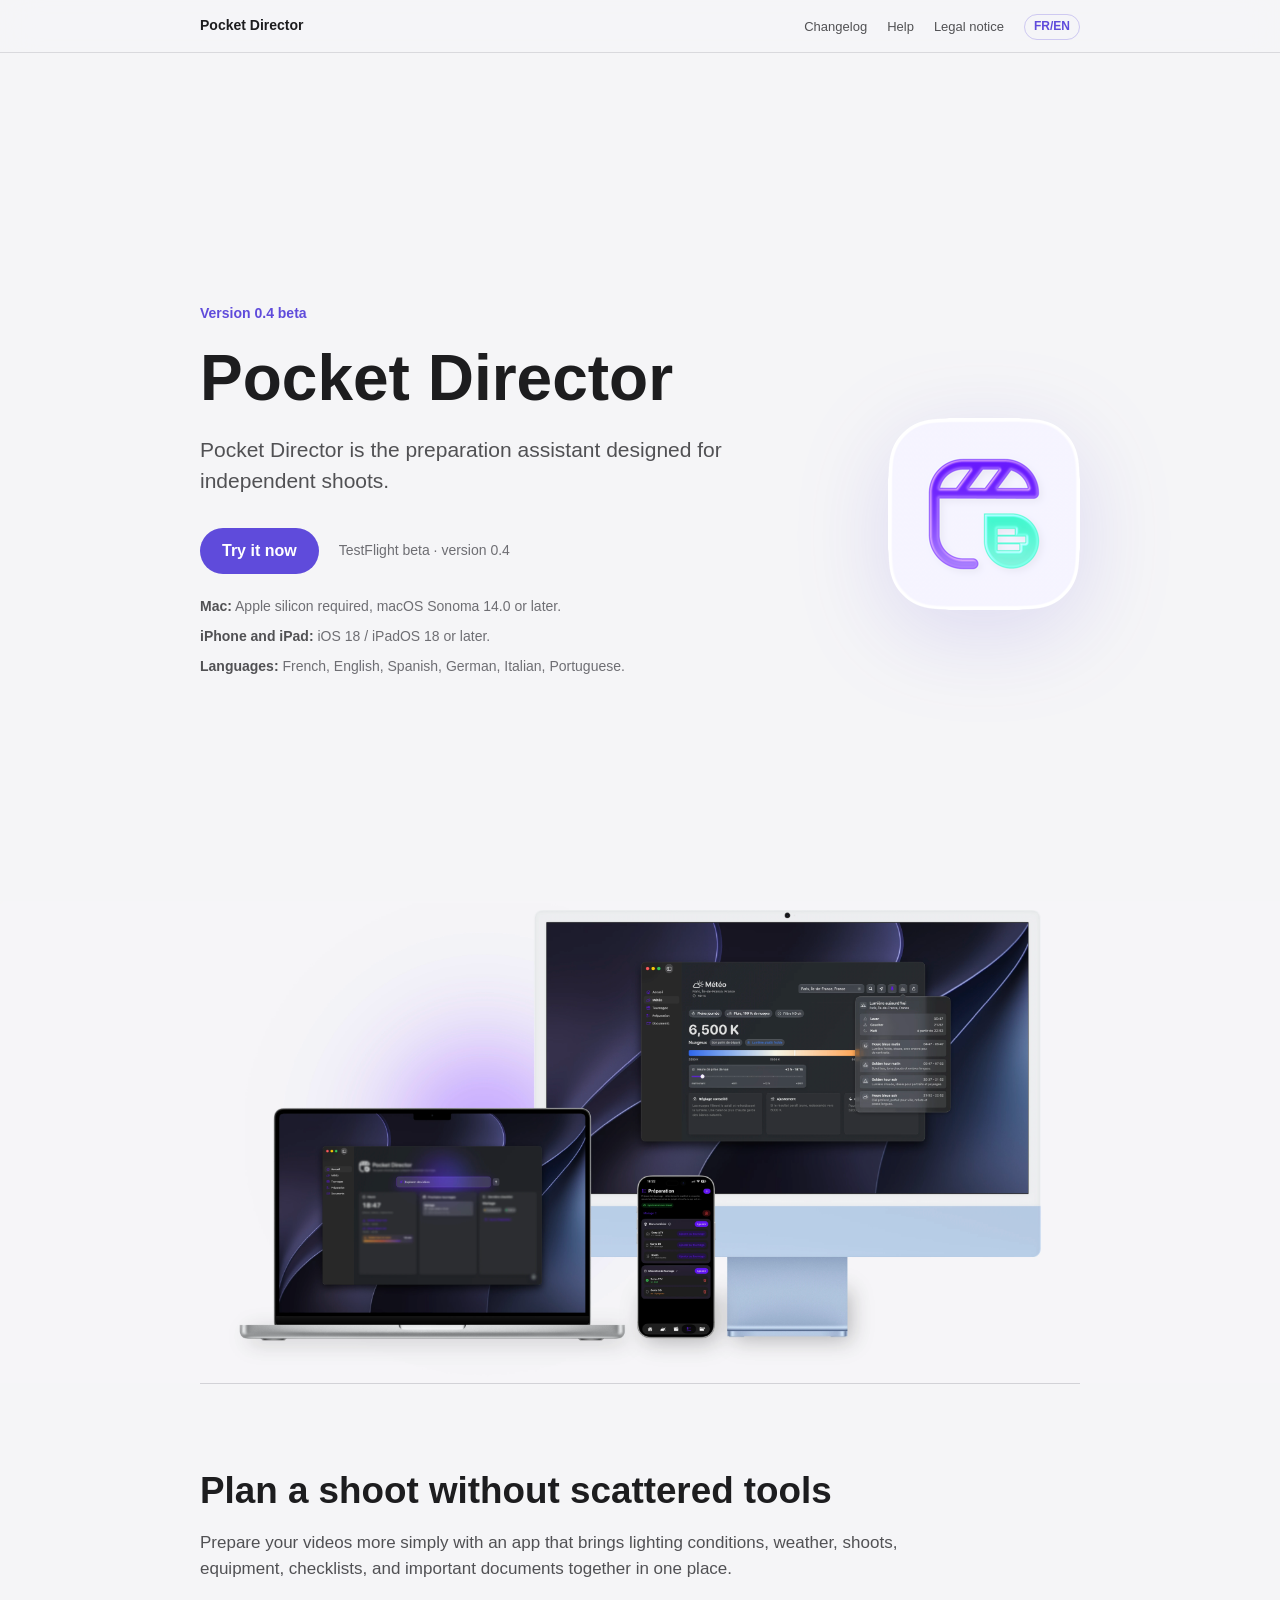
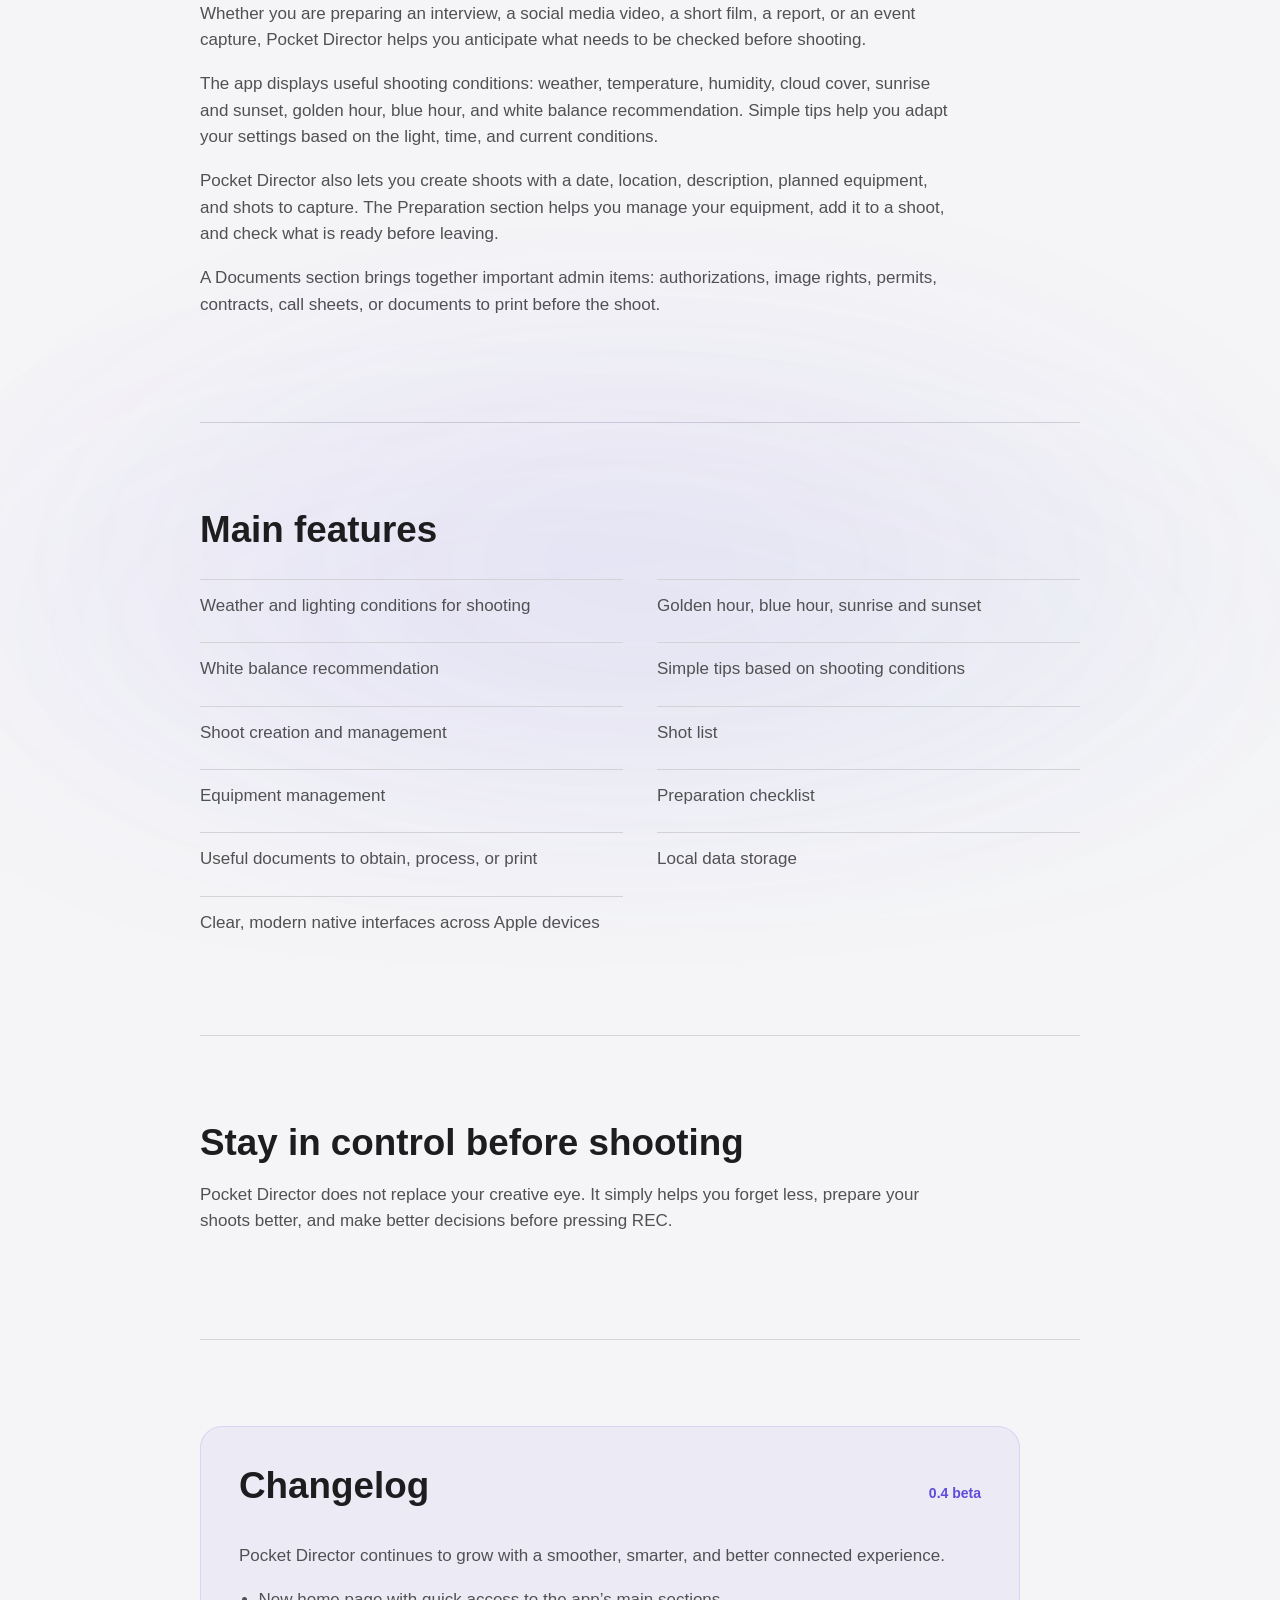
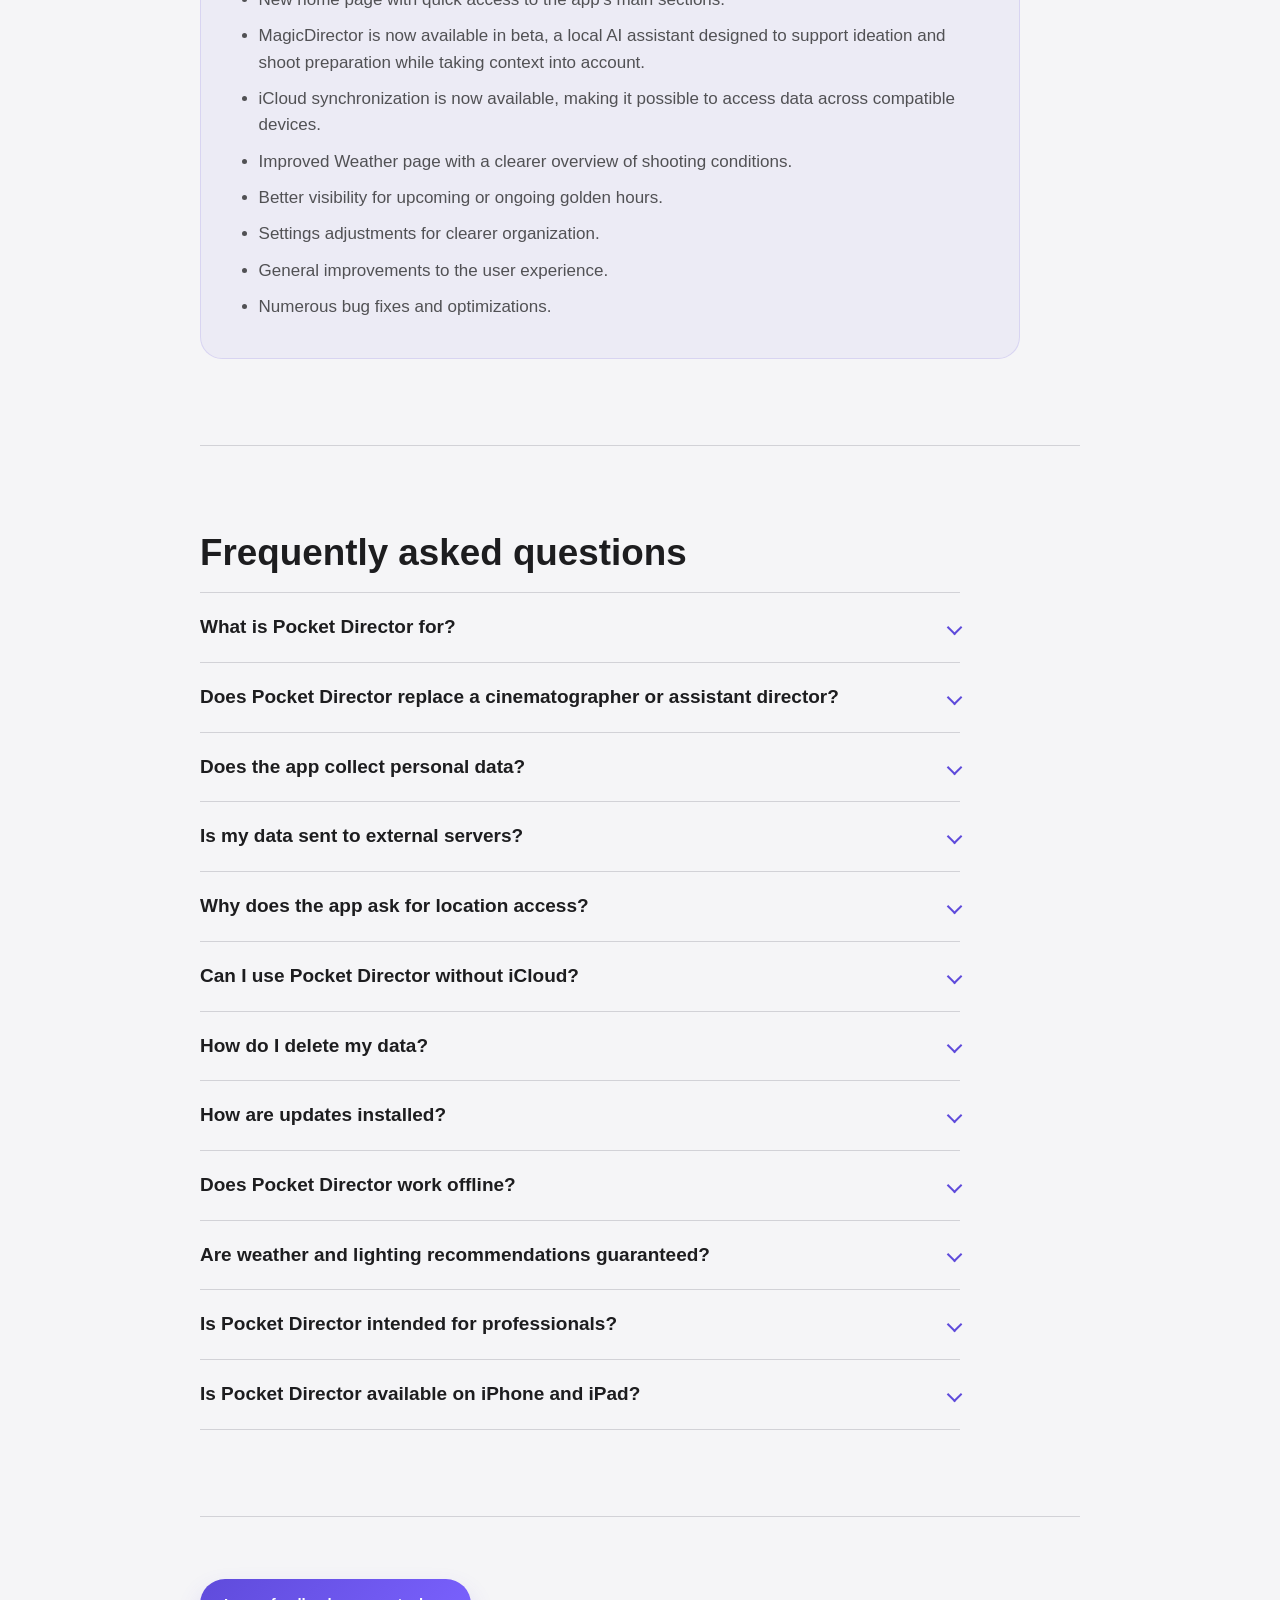
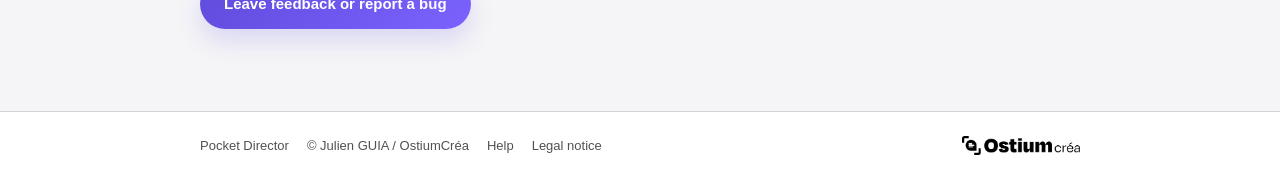
==== commit 2bb7b131: "Add bilingual Pocket Director help page" ====
--- a/index.html
+++ b/index.html
@@ -794,6 +794,7 @@
         <a class="product-name" href="./">Pocket Director</a>
         <ul class="nav-links">
           <li><a href="#changelog">Changelog</a></li>
+          <li><a href="./help.html?lang=fr">Aide</a></li>
           <li><a href="./legal.html">Mentions légales</a></li>
           <li><a class="language-switch" href="./en.html" aria-label="Afficher la page en anglais">FR/EN</a></li>
         </ul>
@@ -1131,6 +1132,7 @@
         <div class="footer-copy">
           <p>Pocket Director</p>
           <p>© 2026 Julien GUIA / OstiumCréa</p>
+          <p><a href="./help.html?lang=fr">Aide</a></p>
           <p><a href="./legal.html">Mentions légales</a></p>
         </div>
         <a class="footer-logo-link" href="https://ostiumcrea.fr" aria-label="Site OstiumCréa">
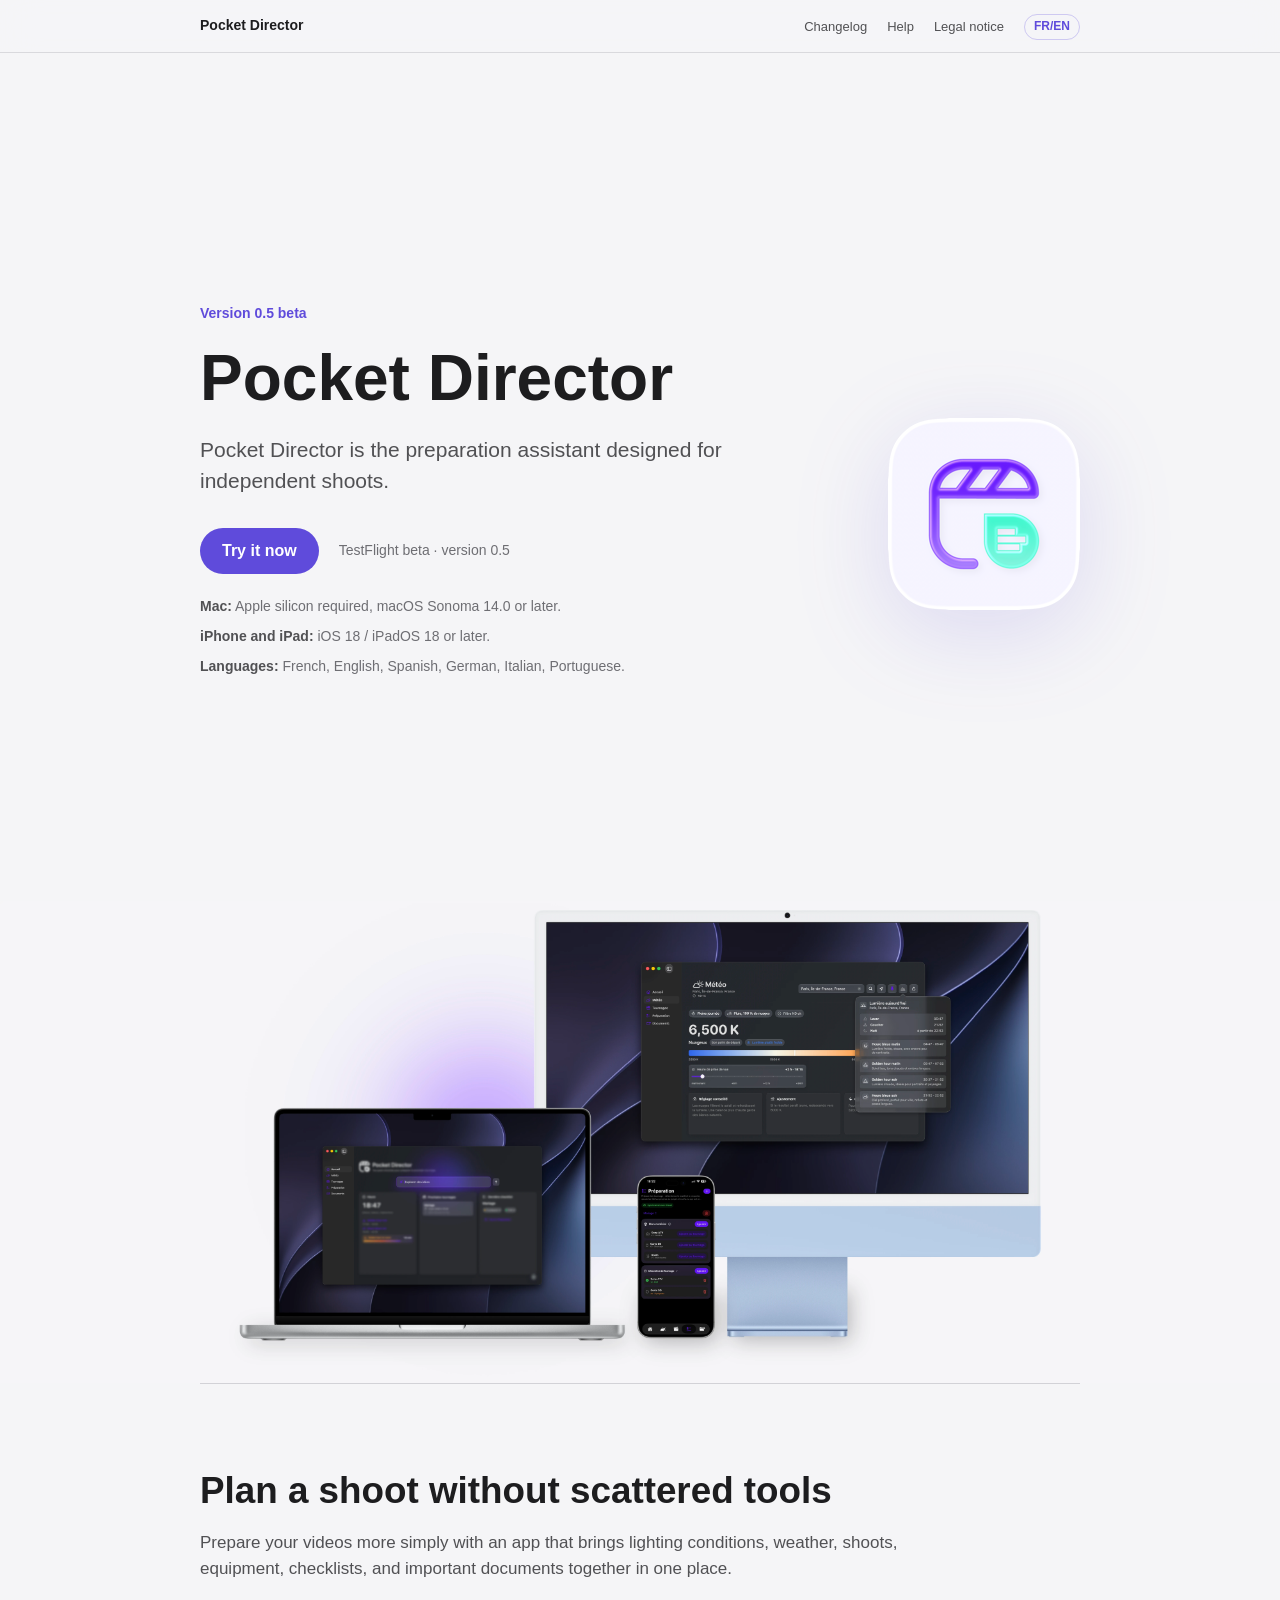
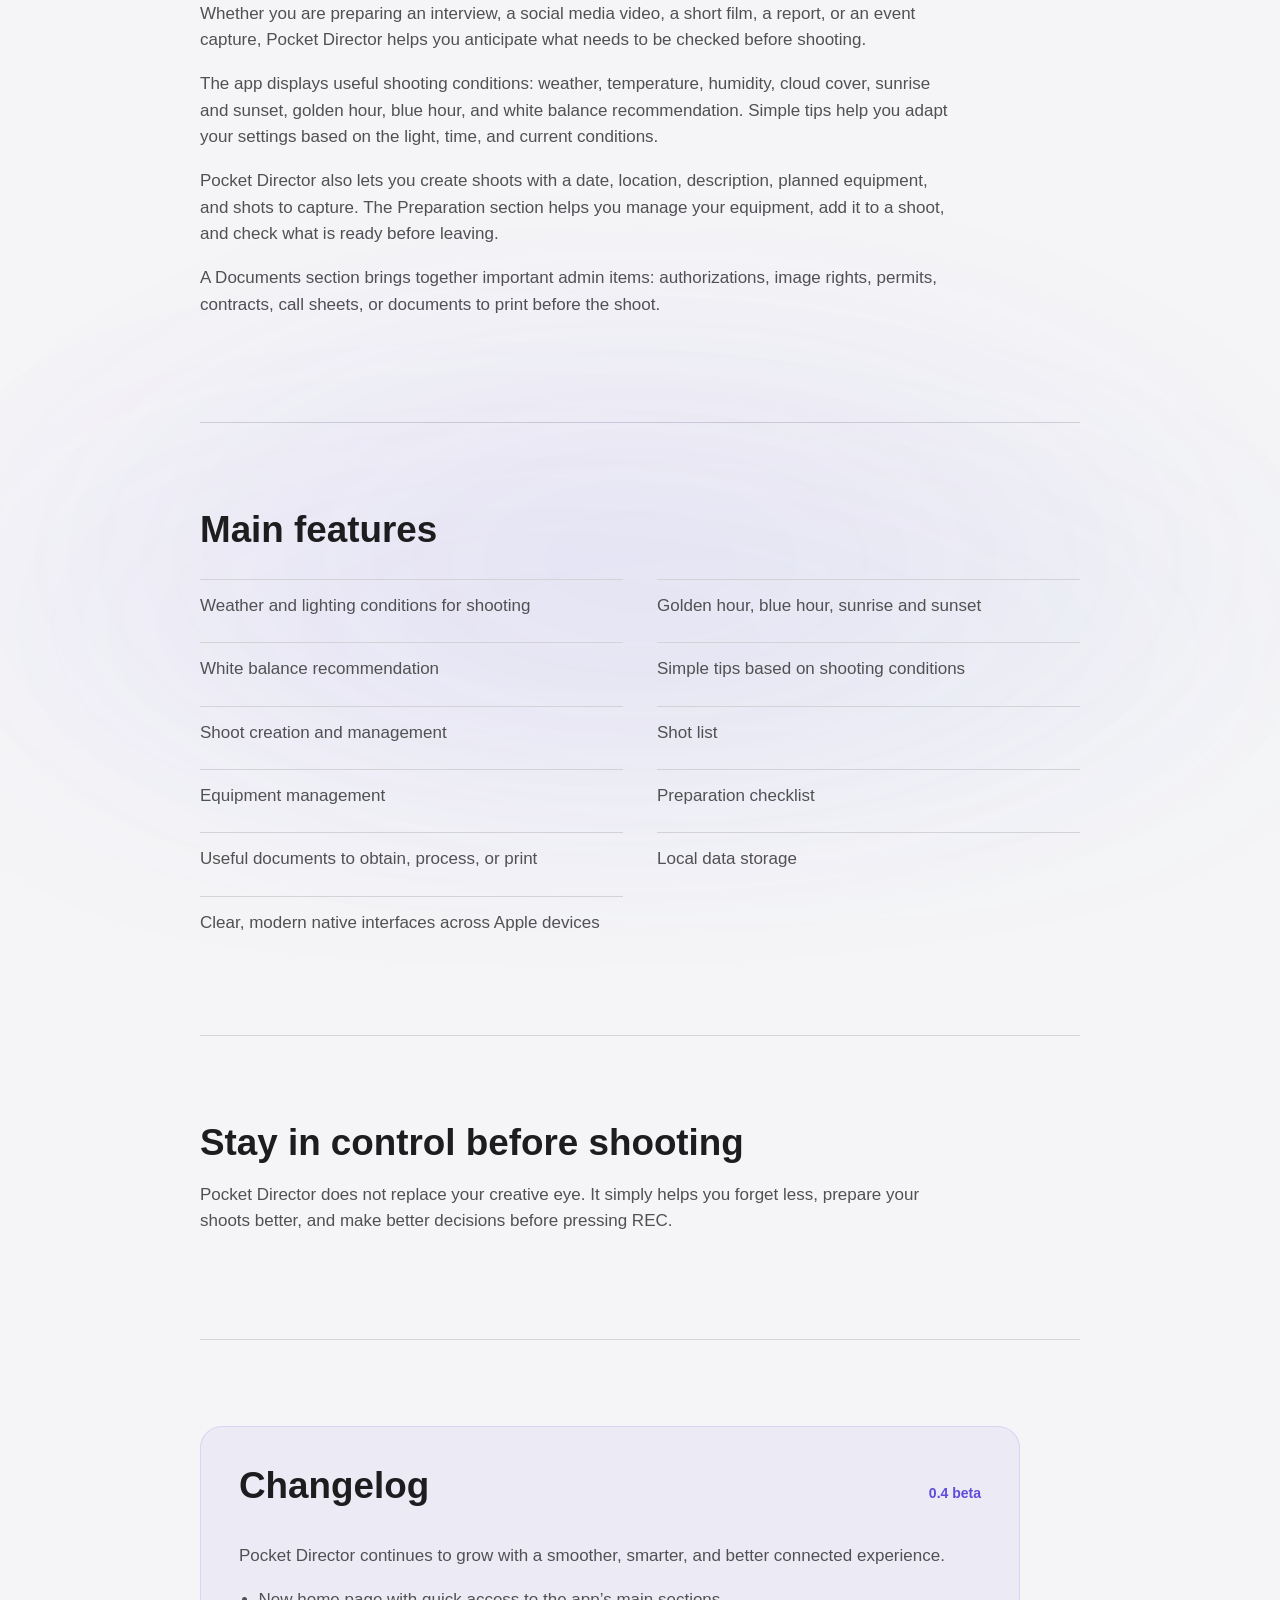
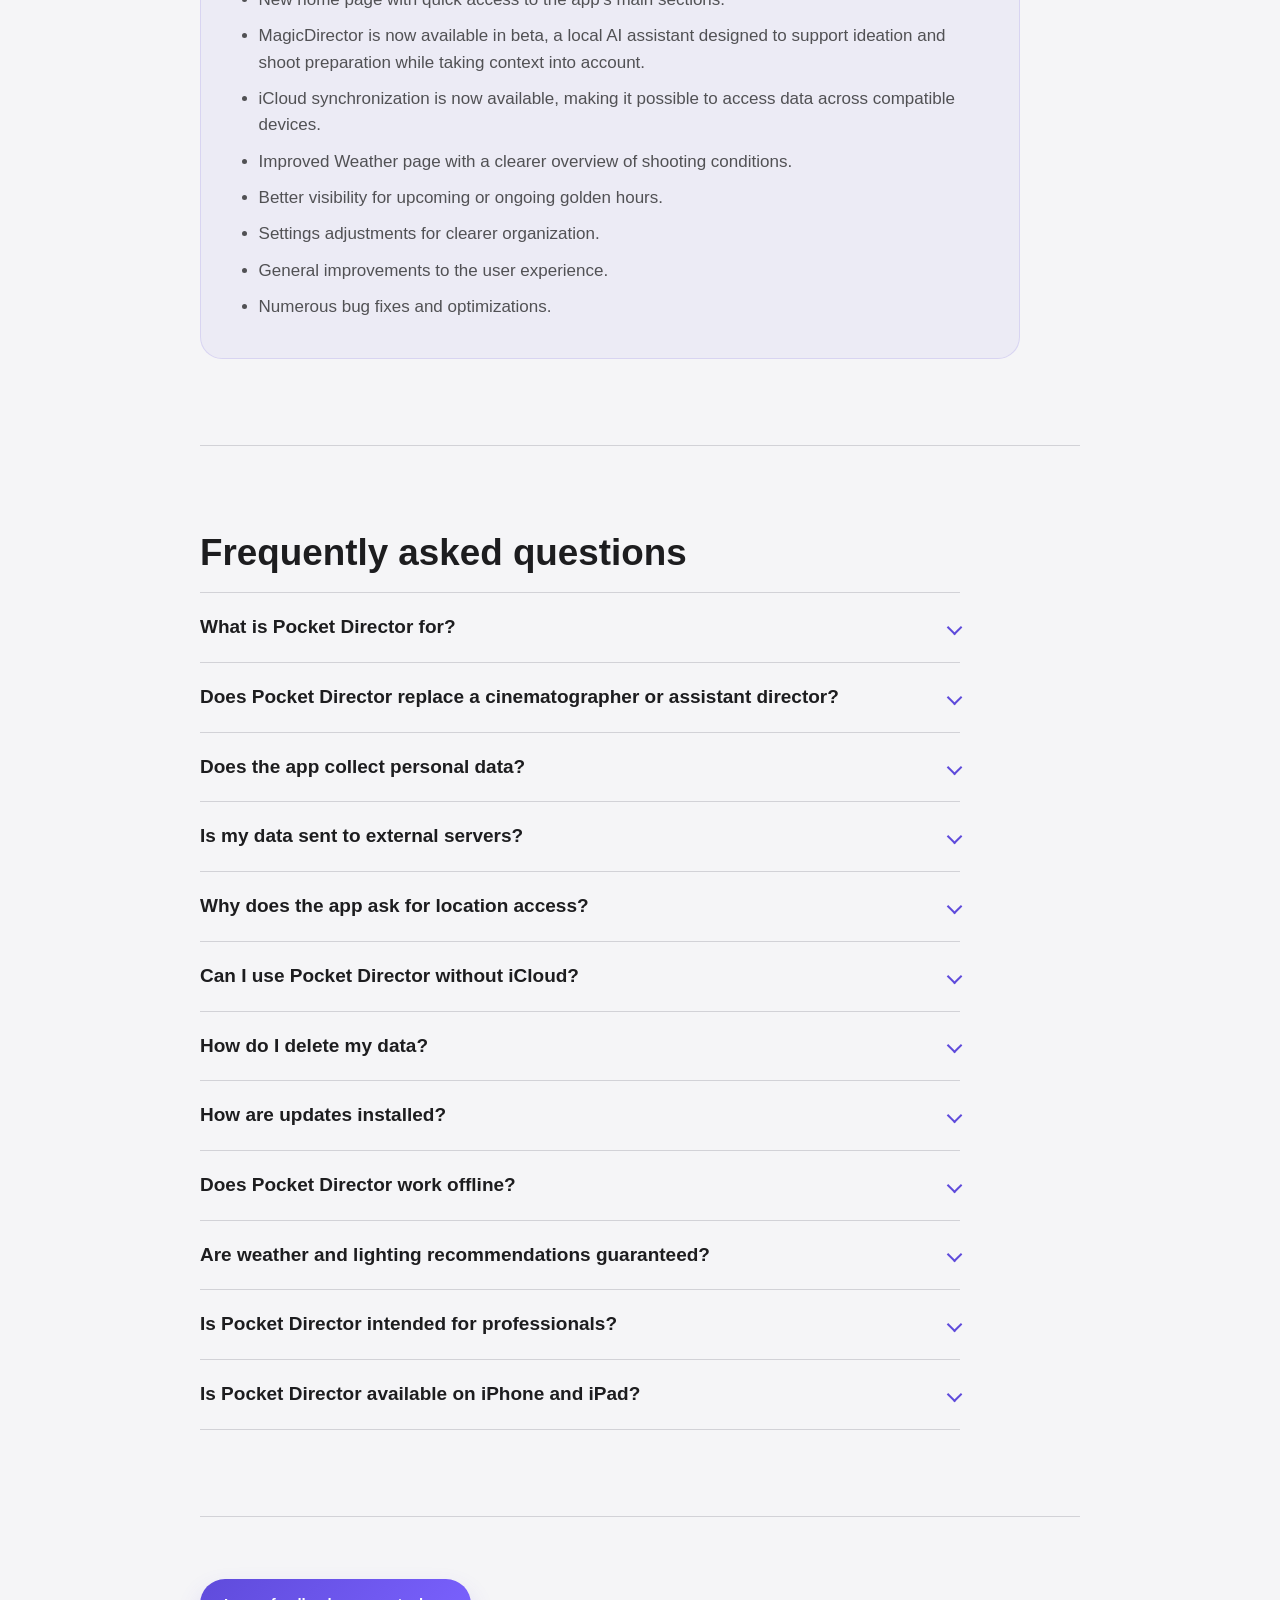
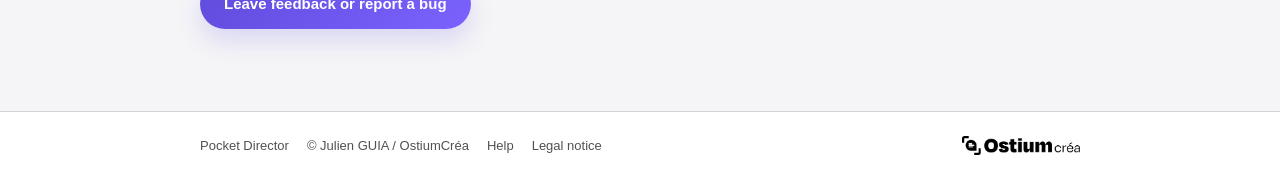
==== commit ce6ff15c: "Update index.html" ====
--- a/index.html
+++ b/index.html
@@ -813,7 +813,7 @@
           >
         </div>
         <div class="hero-copy">
-          <p class="version">Version 0.4 beta</p>
+          <p class="version">Version 0.5 beta</p>
           <h1 id="page-title">Pocket Director</h1>
           <p class="hero-summary">
             Pocket Director est l’assistant de préparation pensé pour les tournages
@@ -826,7 +826,7 @@
             >
               Essayer dès maintenant
             </a>
-            <p class="download-meta">Bêta TestFlight · version 0.4</p>
+            <p class="download-meta">Bêta TestFlight · version 0.5</p>
           </div>
           <div class="app-details" aria-label="Informations de compatibilité">
             <p><strong>Mac :</strong> puce Apple requise, macOS Sonoma 14.0 ou version ultérieure.</p>
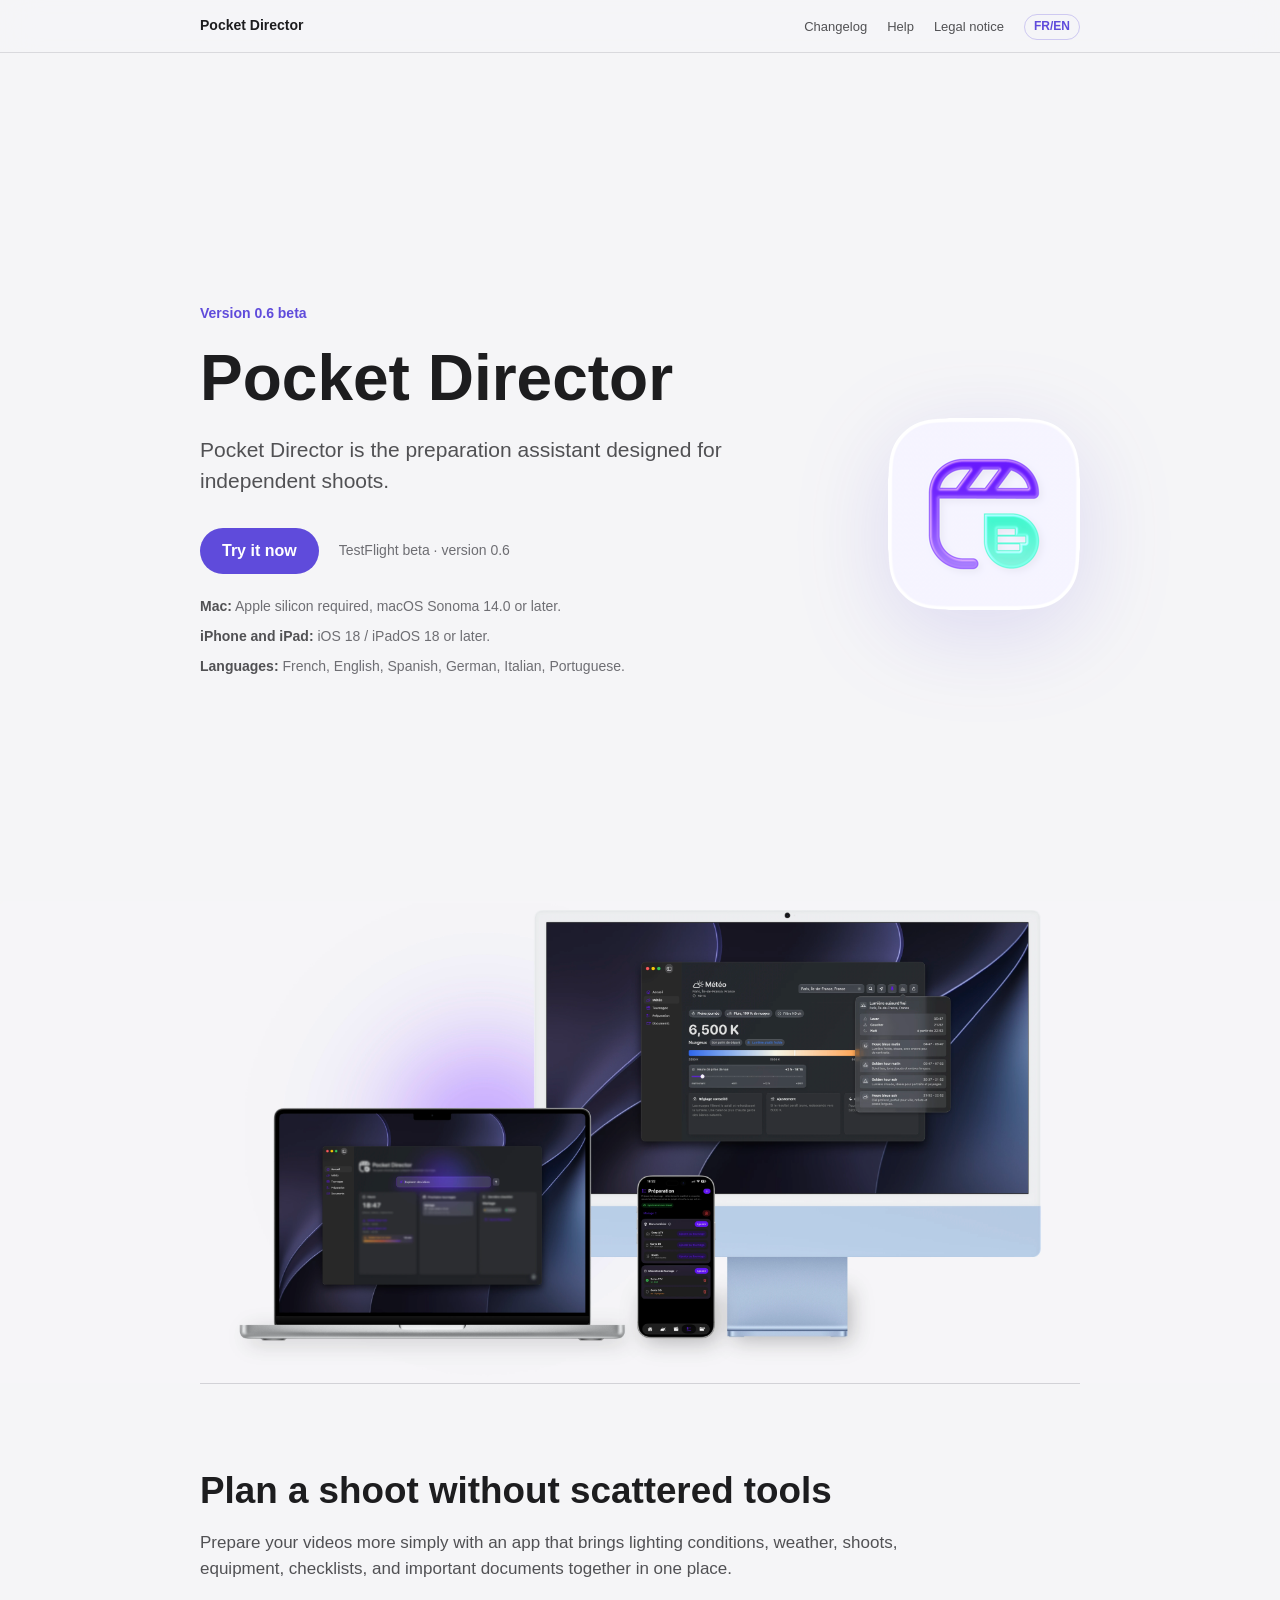
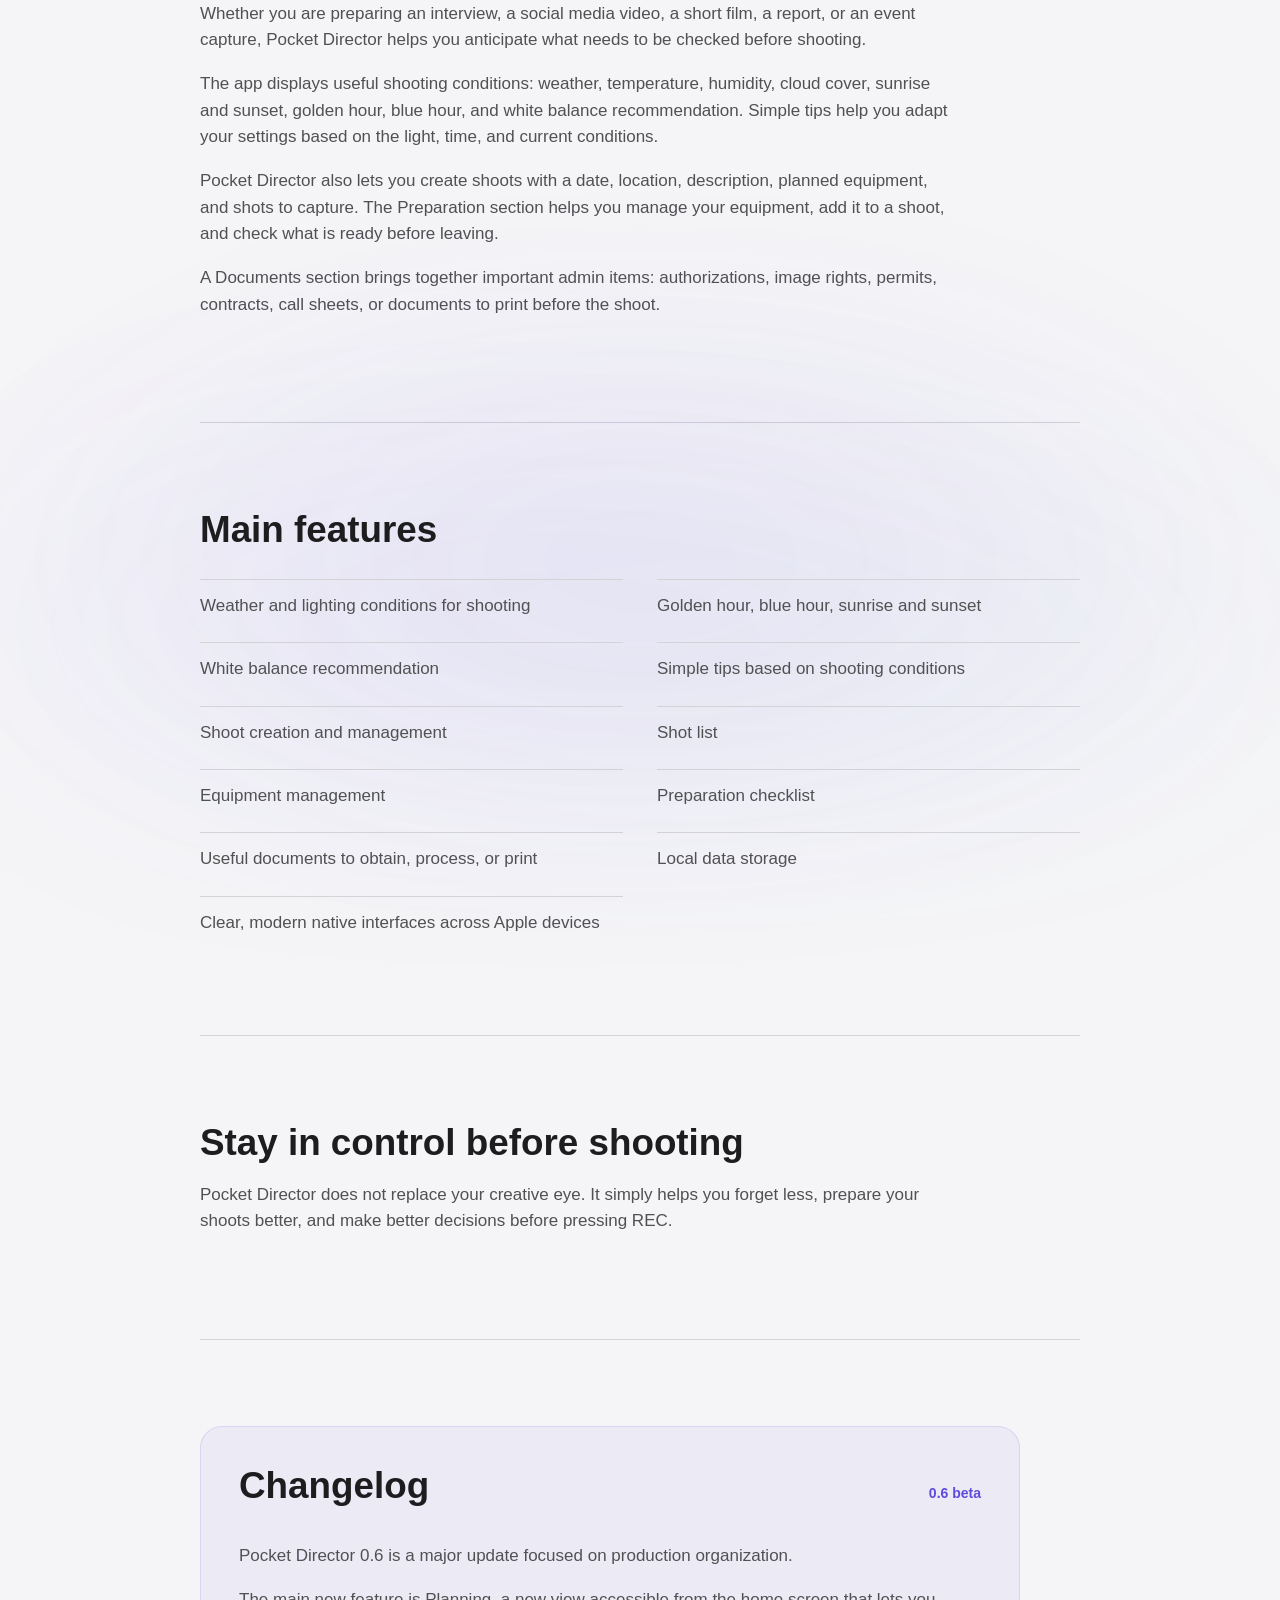
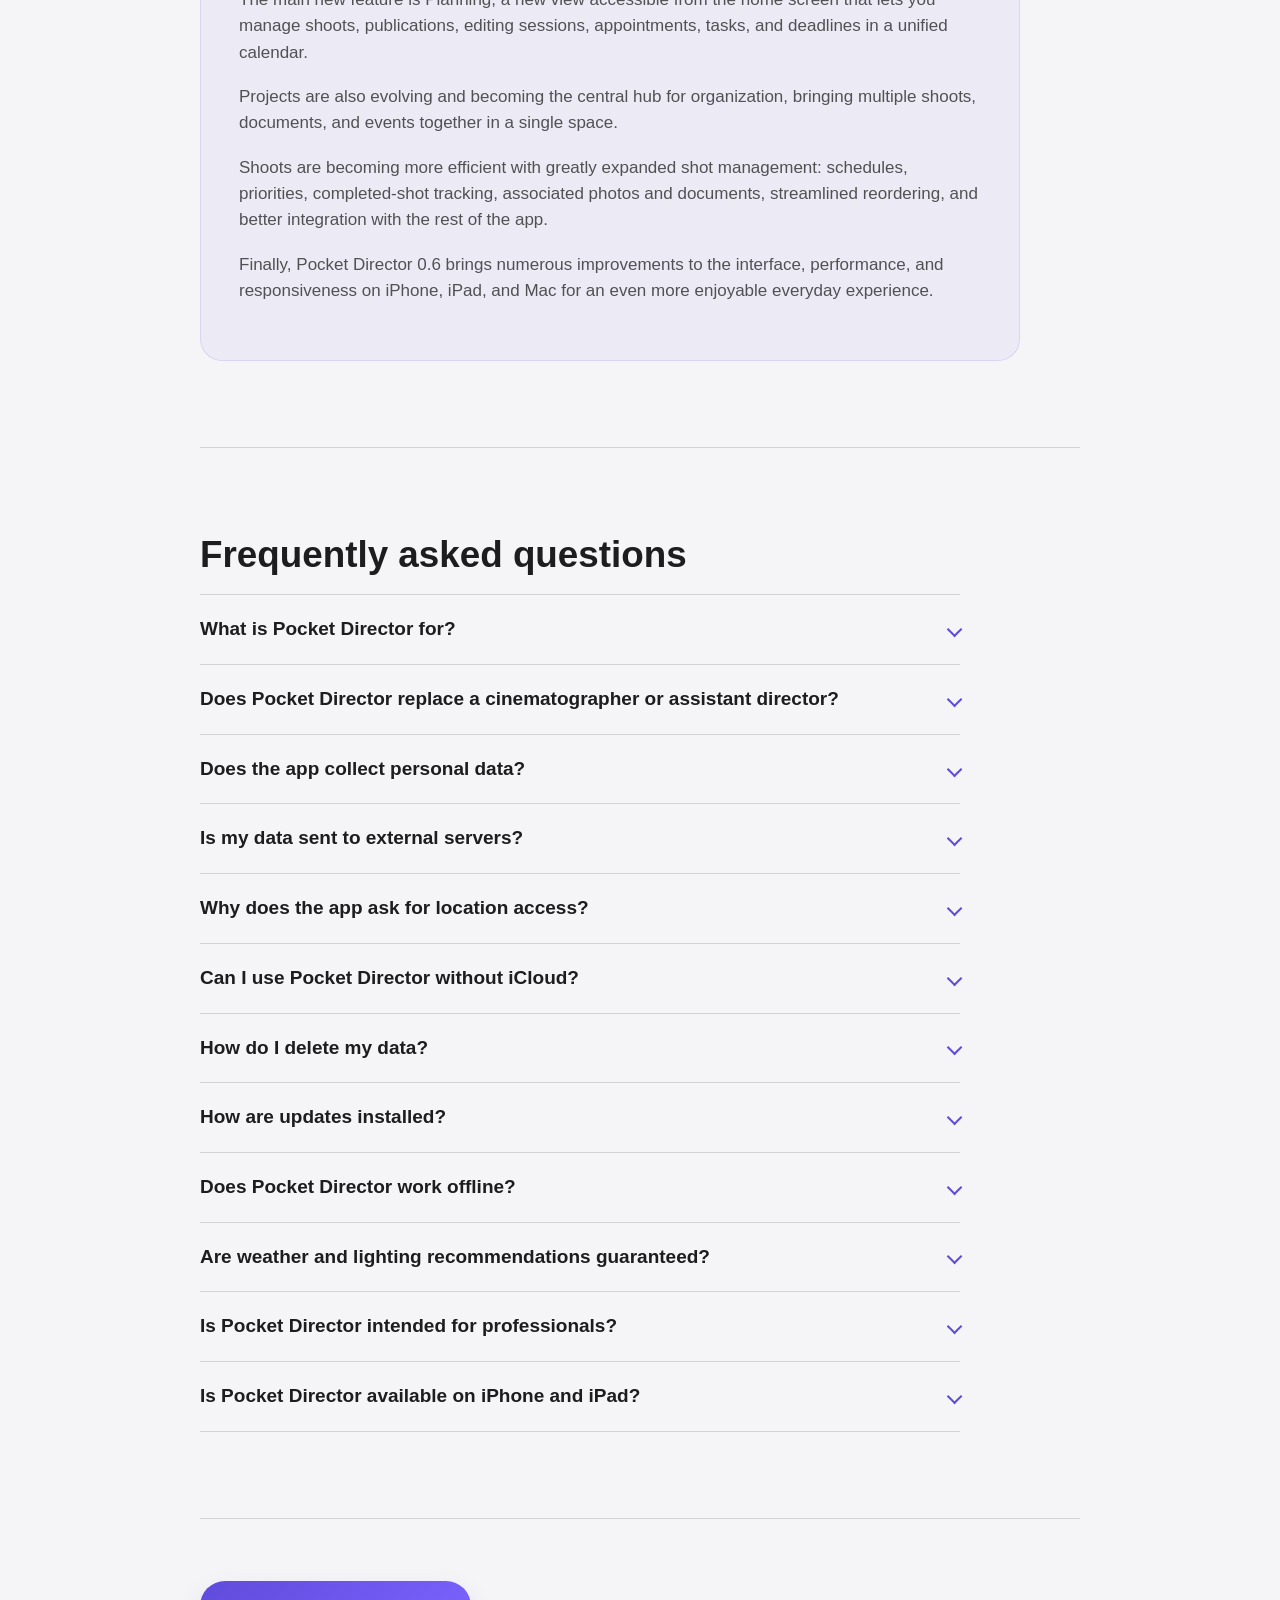
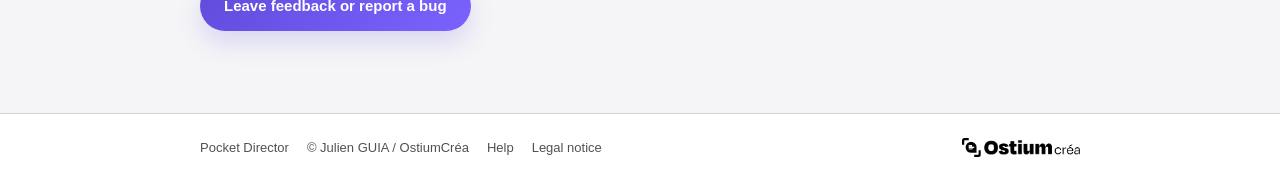
==== commit 25a0993e: "Publish Pocket Director 0.6 changelog" ====
--- a/index.html
+++ b/index.html
@@ -813,7 +813,7 @@
           >
         </div>
         <div class="hero-copy">
-          <p class="version">Version 0.5 beta</p>
+          <p class="version">Version 0.6 beta</p>
           <h1 id="page-title">Pocket Director</h1>
           <p class="hero-summary">
             Pocket Director est l’assistant de préparation pensé pour les tournages
@@ -826,7 +826,7 @@
             >
               Essayer dès maintenant
             </a>
-            <p class="download-meta">Bêta TestFlight · version 0.5</p>
+            <p class="download-meta">Bêta TestFlight · version 0.6</p>
           </div>
           <div class="app-details" aria-label="Informations de compatibilité">
             <p><strong>Mac :</strong> puce Apple requise, macOS Sonoma 14.0 ou version ultérieure.</p>
@@ -911,23 +911,34 @@
         <div class="changelog-panel">
           <div class="changelog-header">
             <h2 id="changelog-title">Changelog</h2>
-            <p class="changelog-version">0.4 beta</p>
+            <p class="changelog-version">0.6 beta</p>
           </div>
           <div class="changelog-copy">
             <p>
-              Pocket Director continue de s’enrichir avec une expérience plus fluide, plus
-              intelligente et mieux connectée.
+              Pocket Director 0.6 est une mise à jour majeure centrée sur l’organisation
+              des productions.
             </p>
-            <ul>
-              <li>Nouvelle page d’accueil avec un accès rapide aux principales sections de l’application.</li>
-              <li>Ajout de MagicDirector en bêta, un assistant IA local pensé pour accompagner l’idéation et la préparation des tournages en tenant compte du contexte.</li>
-              <li>Synchronisation iCloud désormais disponible pour retrouver ses données sur ses appareils compatibles.</li>
-              <li>Amélioration de la page Météo, avec une lecture plus claire des conditions de tournage.</li>
-              <li>Meilleure visibilité des golden hours à venir ou en cours.</li>
-              <li>Ajustements dans les réglages pour une organisation plus claire.</li>
-              <li>Amélioration générale de l’expérience utilisateur.</li>
-              <li>Correction de nombreux bugs et optimisations diverses.</li>
-            </ul>
+            <p>
+              La principale nouveauté est l’arrivée du Planning, une nouvelle vue accessible
+              depuis l’accueil permettant de gérer tournages, publications, montages,
+              rendez-vous, tâches et échéances dans un calendrier unifié.
+            </p>
+            <p>
+              Les projets évoluent également et deviennent le point central de l’organisation
+              en regroupant plusieurs tournages, documents et événements au sein d’un même
+              espace.
+            </p>
+            <p>
+              Les tournages gagnent en efficacité avec une gestion des plans largement
+              enrichie : horaires, priorités, suivi des plans réalisés, photos et documents
+              associés, réorganisation simplifiée et meilleure intégration avec le reste de
+              l’application.
+            </p>
+            <p>
+              Enfin, Pocket Director 0.6 apporte de nombreuses améliorations d’interface, de
+              performances et de fluidité sur iPhone, iPad et Mac afin d’offrir une expérience
+              encore plus agréable au quotidien.
+            </p>
           </div>
         </div>
       </section>
